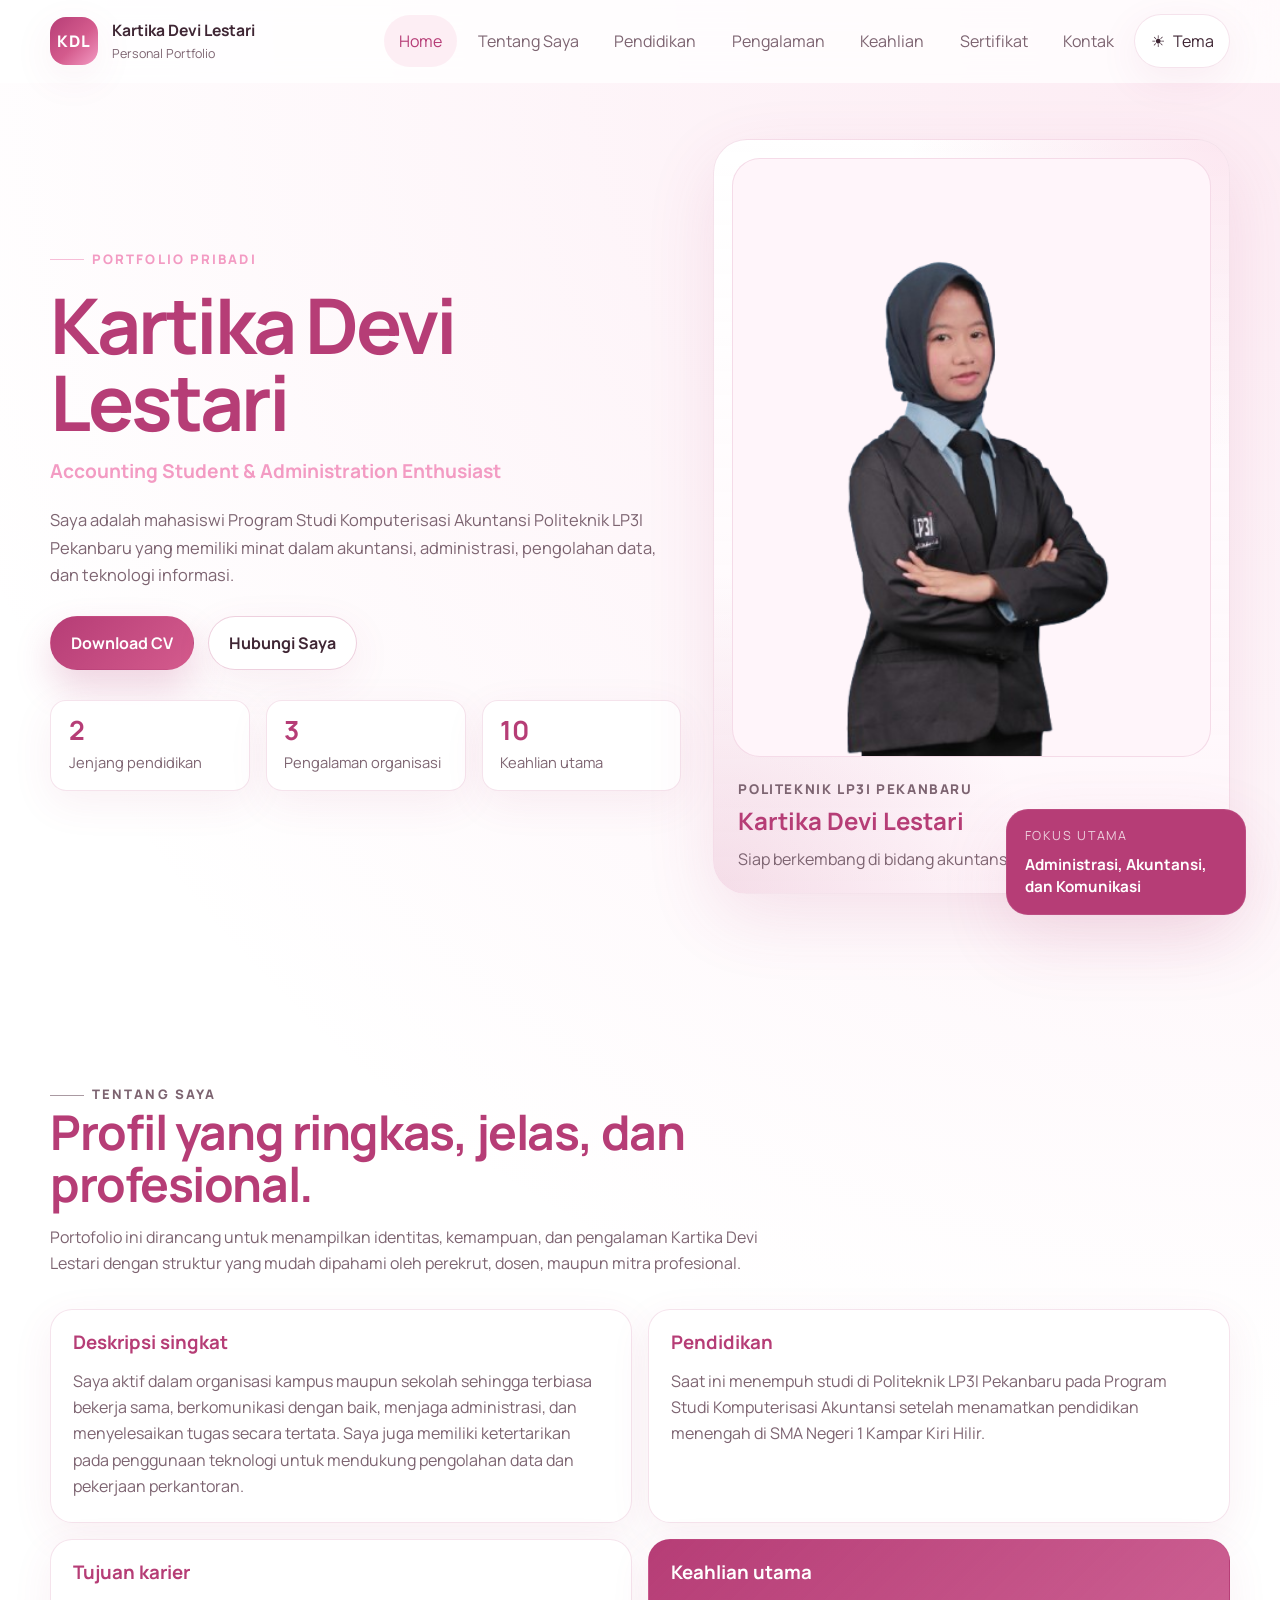
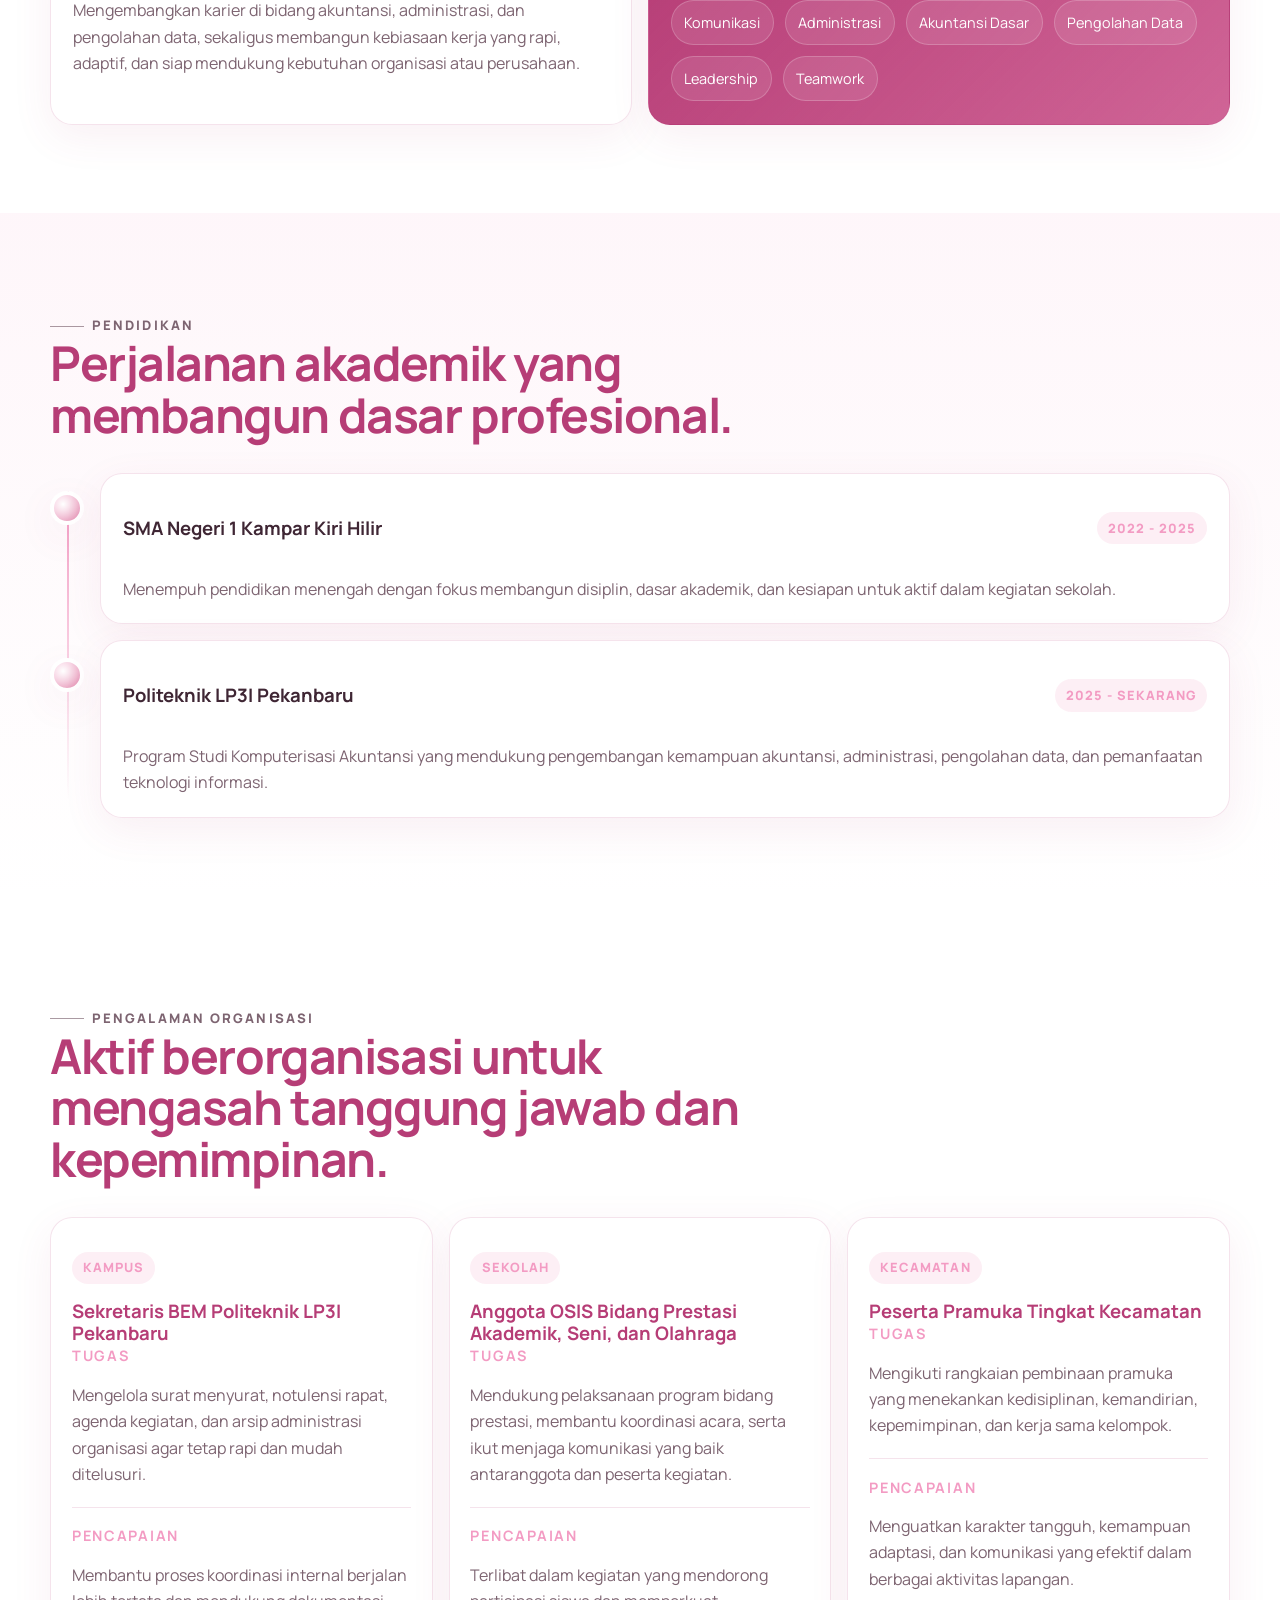
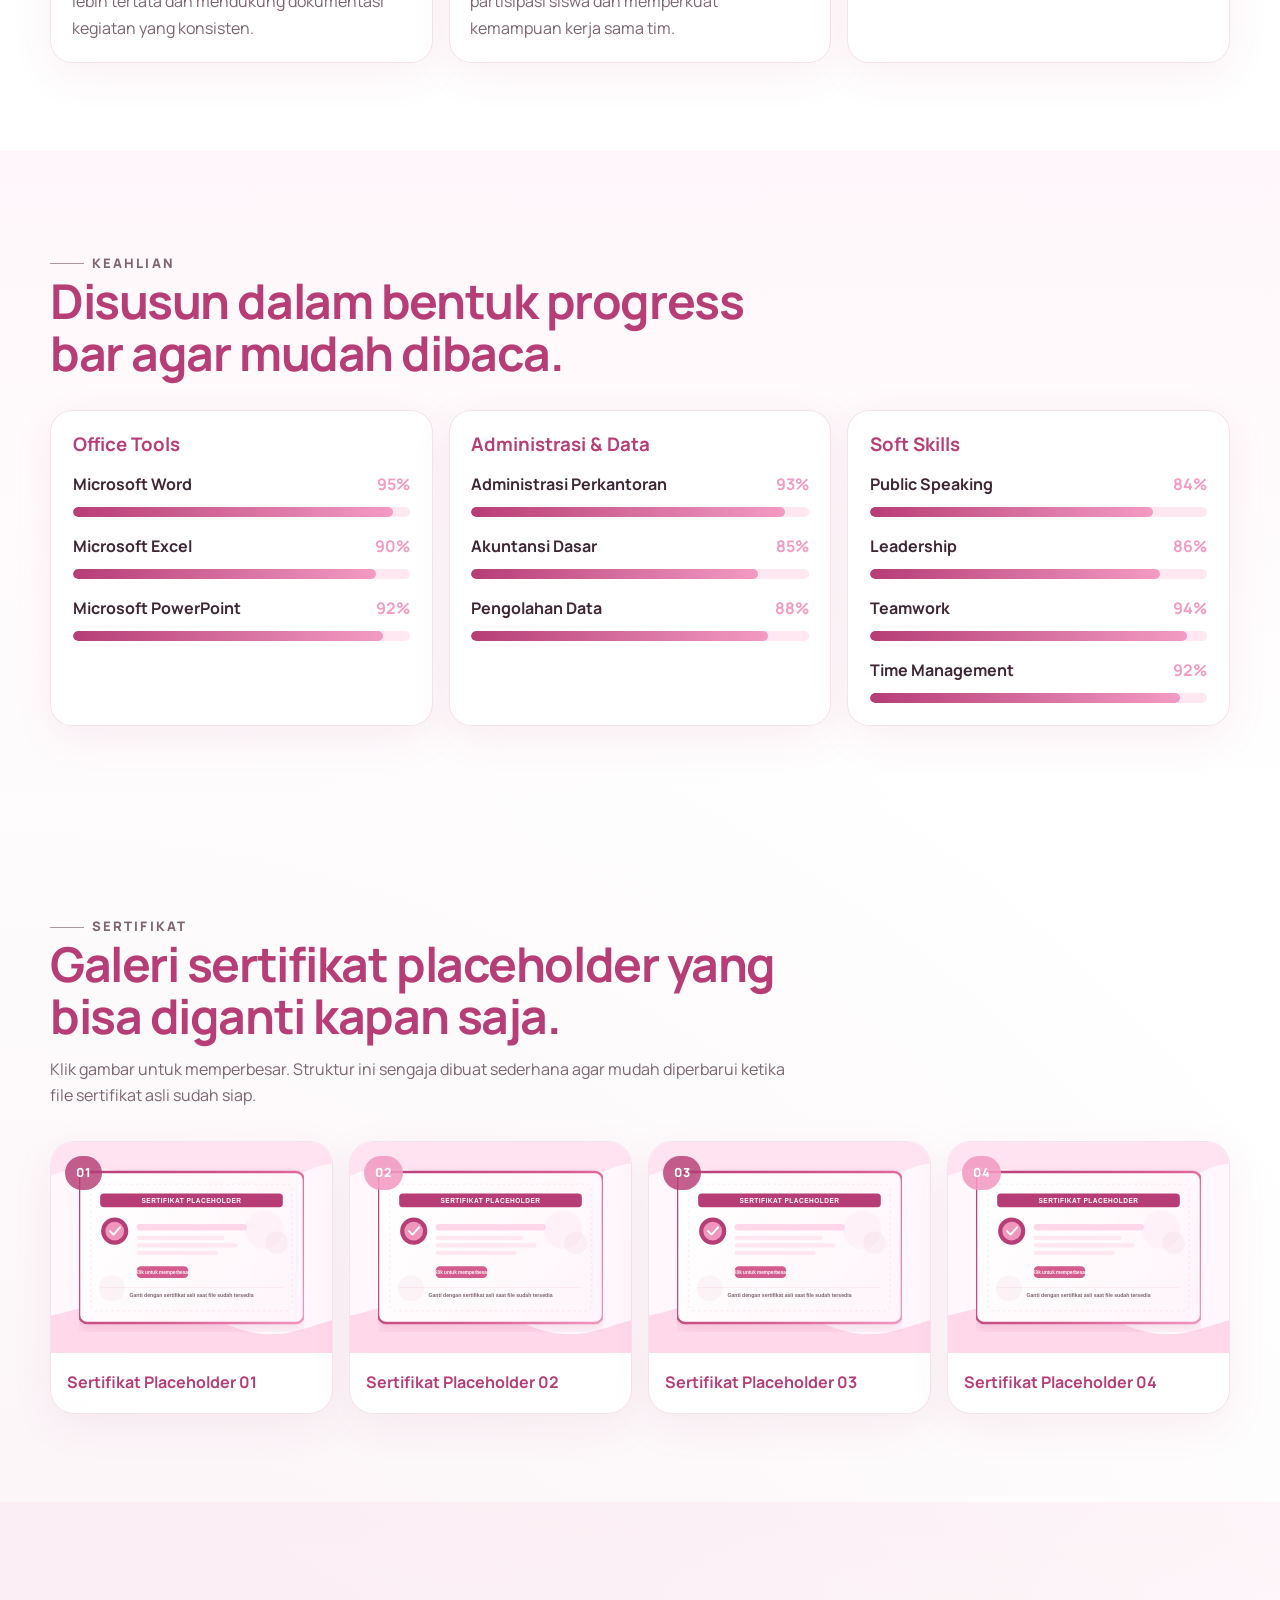
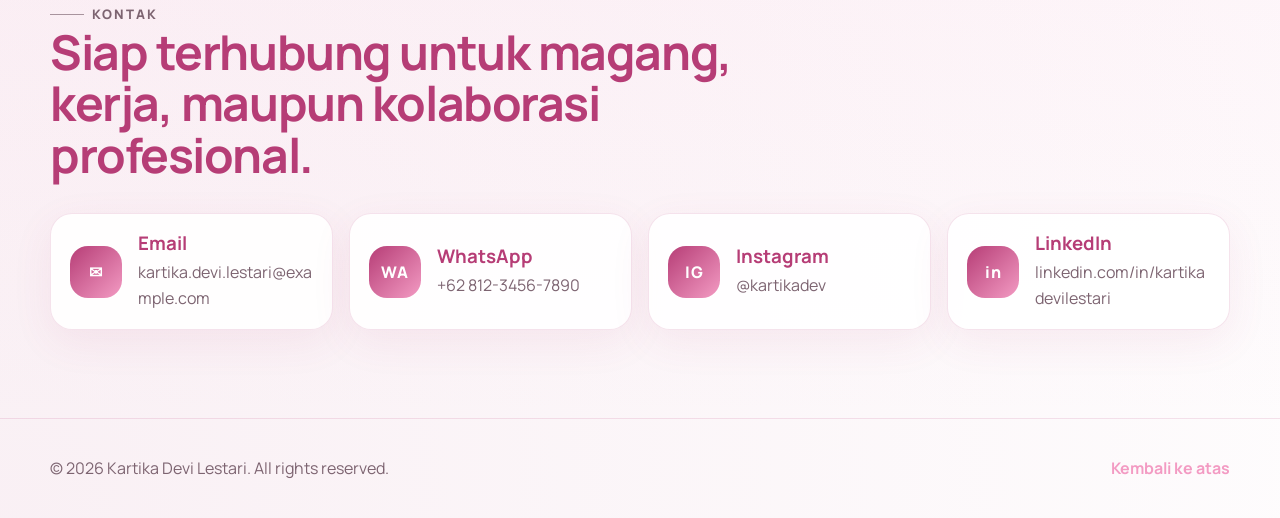
==== index.html @ 0798bfd5 "Initial commit" ====
<!DOCTYPE html>
<html lang="id" data-theme="light">
  <head>
    <meta charset="UTF-8" />
    <meta name="viewport" content="width=device-width, initial-scale=1.0" />
    <meta
      name="description"
      content="Portfolio pribadi Kartika Devi Lestari, mahasiswi Komputerisasi Akuntansi Politeknik LP3I Pekanbaru dengan fokus akuntansi, administrasi, dan pengolahan data."
    />
    <meta
      name="keywords"
      content="Kartika Devi Lestari, portfolio, akuntansi, administrasi, mahasiswa, Politeknik LP3I Pekanbaru"
    />
    <meta name="theme-color" content="#b63d76" />
    <meta property="og:type" content="website" />
    <meta property="og:title" content="Kartika Devi Lestari | Personal Portfolio" />
    <meta
      property="og:description"
      content="Website portofolio pribadi yang modern, profesional, responsif, dan mudah diperbarui."
    />
    <meta property="og:image" content="assets/og-image.svg" />
    <meta name="twitter:card" content="summary_large_image" />
    <meta name="twitter:title" content="Kartika Devi Lestari | Personal Portfolio" />
    <meta
      name="twitter:description"
      content="Portfolio pribadi untuk kebutuhan magang, kerja, dan pengembangan karier."
    />
    <meta name="twitter:image" content="assets/og-image.svg" />
    <script>
      (function () {
        try {
          var theme = new URLSearchParams(window.location.search).get("theme");
          if (theme !== "dark" && theme !== "light") {
            theme = localStorage.getItem("kartika-portfolio-theme");
          }
          if (!theme) {
            theme = window.matchMedia("(prefers-color-scheme: dark)").matches ? "dark" : "light";
          }
          document.documentElement.dataset.theme = theme;
        } catch (error) {
          document.documentElement.dataset.theme = "light";
        }
      })();
    </script>
    <link rel="icon" href="assets/favicon.svg" type="image/svg+xml" />
    <link rel="preconnect" href="https://fonts.googleapis.com" />
    <link rel="preconnect" href="https://fonts.gstatic.com" crossorigin />
    <link
      href="https://fonts.googleapis.com/css2?family=Manrope:wght@400;500;600;700;800&display=swap"
      rel="stylesheet"
    />
    <link rel="stylesheet" href="styles.css" />
    <title>Kartika Devi Lestari | Personal Portfolio</title>
    <script type="application/ld+json">
      {
        "@context": "https://schema.org",
        "@type": "Person",
        "name": "Kartika Devi Lestari",
        "jobTitle": "Accounting Student & Administration Enthusiast",
        "alumniOf": {
          "@type": "CollegeOrUniversity",
          "name": "Politeknik LP3I Pekanbaru"
        },
        "description": "Mahasiswi Komputerisasi Akuntansi dengan minat pada akuntansi, administrasi, pengolahan data, dan teknologi informasi."
      }
    </script>
  </head>
  <body>
    <a class="skip-link" href="#main-content">Langsung ke konten utama</a>

    <header class="site-header" id="top">
      <div class="container site-header__inner">
        <a class="brand" href="#home" aria-label="Kartika Devi Lestari">
          <span class="brand__mark">KDL</span>
          <span class="brand__text">
            <strong>Kartika Devi Lestari</strong>
            <small>Personal Portfolio</small>
          </span>
        </a>

        <button
          class="nav-toggle"
          type="button"
          aria-expanded="false"
          aria-controls="primary-navigation"
          aria-label="Buka navigasi"
        >
          <span class="nav-toggle__icon" aria-hidden="true">☰</span>
          <span class="nav-toggle__label">Menu</span>
        </button>

        <nav class="site-nav" id="primary-navigation" aria-label="Navigasi utama">
          <a class="site-nav__link" href="#home">Home</a>
          <a class="site-nav__link" href="#tentang">Tentang Saya</a>
          <a class="site-nav__link" href="#pendidikan">Pendidikan</a>
          <a class="site-nav__link" href="#pengalaman">Pengalaman</a>
          <a class="site-nav__link" href="#keahlian">Keahlian</a>
          <a class="site-nav__link" href="#sertifikat">Sertifikat</a>
          <a class="site-nav__link" href="#kontak">Kontak</a>
          <button class="theme-toggle" type="button" aria-label="Ganti mode tema">
            <span class="theme-toggle__icon theme-toggle__icon--light" aria-hidden="true">☀</span>
            <span class="theme-toggle__icon theme-toggle__icon--dark" aria-hidden="true">☾</span>
            <span class="theme-toggle__label">Tema</span>
          </button>
        </nav>
      </div>
    </header>

    <main id="main-content">
      <section class="hero section section--spaced" id="home">
        <div class="container hero__grid">
          <div class="hero__copy reveal">
            <p class="eyebrow">Portfolio Pribadi</p>
            <h1>Kartika Devi Lestari</h1>
            <p class="hero__role">Accounting Student & Administration Enthusiast</p>
            <p class="hero__lead">
              Saya adalah mahasiswi Program Studi Komputerisasi Akuntansi Politeknik LP3I
              Pekanbaru yang memiliki minat dalam akuntansi, administrasi, pengolahan data, dan
              teknologi informasi.
            </p>

            <div class="hero__actions">
              <a class="btn btn--primary" href="assets/Kartika-Devi-Lestari-CV.pdf" download>
                Download CV
              </a>
              <a class="btn btn--ghost" href="#kontak">Hubungi Saya</a>
            </div>

            <div class="hero__stats" aria-label="Ringkasan cepat">
              <article class="stat-card">
                <strong>2</strong>
                <span>Jenjang pendidikan</span>
              </article>
              <article class="stat-card">
                <strong>3</strong>
                <span>Pengalaman organisasi</span>
              </article>
              <article class="stat-card">
                <strong>10</strong>
                <span>Keahlian utama</span>
              </article>
            </div>
          </div>

          <aside class="hero__visual reveal" aria-label="Foto profil Kartika Devi Lestari">
            <div class="profile-card">
              <div class="profile-card__glow" aria-hidden="true"></div>
              <img
                class="profile-card__image"
                src="assets/profile-photo.png"
                alt="Foto profil Kartika Devi Lestari"
                loading="eager"
                fetchpriority="high"
              />
              <div class="profile-card__body">
                <p class="profile-card__eyebrow">Politeknik LP3I Pekanbaru</p>
                <h2>Kartika Devi Lestari</h2>
                <p>Siap berkembang di bidang akuntansi, administrasi, dan data.</p>
              </div>
            </div>
            <div class="floating-note">
              <span>Fokus Utama</span>
              <strong>Administrasi, Akuntansi, dan Komunikasi</strong>
            </div>
          </aside>
        </div>
      </section>

      <section class="section" id="tentang">
        <div class="container">
          <div class="section-heading reveal">
            <p class="eyebrow">Tentang Saya</p>
            <h2>Profil yang ringkas, jelas, dan profesional.</h2>
            <p>
              Portofolio ini dirancang untuk menampilkan identitas, kemampuan, dan pengalaman
              Kartika Devi Lestari dengan struktur yang mudah dipahami oleh perekrut, dosen, maupun
              mitra profesional.
            </p>
          </div>

          <div class="about-grid">
            <article class="info-card reveal">
              <h3>Deskripsi singkat</h3>
              <p>
                Saya aktif dalam organisasi kampus maupun sekolah sehingga terbiasa bekerja sama,
                berkomunikasi dengan baik, menjaga administrasi, dan menyelesaikan tugas secara
                tertata. Saya juga memiliki ketertarikan pada penggunaan teknologi untuk mendukung
                pengolahan data dan pekerjaan perkantoran.
              </p>
            </article>

            <article class="info-card reveal">
              <h3>Pendidikan</h3>
              <p>
                Saat ini menempuh studi di Politeknik LP3I Pekanbaru pada Program Studi
                Komputerisasi Akuntansi setelah menamatkan pendidikan menengah di SMA Negeri 1
                Kampar Kiri Hilir.
              </p>
            </article>

            <article class="info-card reveal">
              <h3>Tujuan karier</h3>
              <p>
                Mengembangkan karier di bidang akuntansi, administrasi, dan pengolahan data,
                sekaligus membangun kebiasaan kerja yang rapi, adaptif, dan siap mendukung
                kebutuhan organisasi atau perusahaan.
              </p>
            </article>

            <article class="info-card info-card--accent reveal">
              <h3>Keahlian utama</h3>
              <div class="chips">
                <span>Komunikasi</span>
                <span>Administrasi</span>
                <span>Akuntansi Dasar</span>
                <span>Pengolahan Data</span>
                <span>Leadership</span>
                <span>Teamwork</span>
              </div>
            </article>
          </div>
        </div>
      </section>

      <section class="section section--soft" id="pendidikan">
        <div class="container">
          <div class="section-heading reveal">
            <p class="eyebrow">Pendidikan</p>
            <h2>Perjalanan akademik yang membangun dasar profesional.</h2>
          </div>

          <div class="timeline">
            <article class="timeline-item reveal">
              <div class="timeline-item__marker" aria-hidden="true"></div>
              <div class="timeline-item__content">
                <div class="timeline-item__header">
                  <h3>SMA Negeri 1 Kampar Kiri Hilir</h3>
                  <span>2022 - 2025</span>
                </div>
                <p>
                  Menempuh pendidikan menengah dengan fokus membangun disiplin, dasar akademik,
                  dan kesiapan untuk aktif dalam kegiatan sekolah.
                </p>
              </div>
            </article>

            <article class="timeline-item reveal">
              <div class="timeline-item__marker" aria-hidden="true"></div>
              <div class="timeline-item__content">
                <div class="timeline-item__header">
                  <h3>Politeknik LP3I Pekanbaru</h3>
                  <span>2025 - Sekarang</span>
                </div>
                <p>
                  Program Studi Komputerisasi Akuntansi yang mendukung pengembangan kemampuan
                  akuntansi, administrasi, pengolahan data, dan pemanfaatan teknologi informasi.
                </p>
              </div>
            </article>
          </div>
        </div>
      </section>

      <section class="section" id="pengalaman">
        <div class="container">
          <div class="section-heading reveal">
            <p class="eyebrow">Pengalaman Organisasi</p>
            <h2>Aktif berorganisasi untuk mengasah tanggung jawab dan kepemimpinan.</h2>
          </div>

          <div class="experience-grid">
            <article class="experience-card reveal">
              <p class="experience-card__tag">Kampus</p>
              <h3>Sekretaris BEM Politeknik LP3I Pekanbaru</h3>
              <div class="experience-card__block">
                <h4>Tugas</h4>
                <p>
                  Mengelola surat menyurat, notulensi rapat, agenda kegiatan, dan arsip administrasi
                  organisasi agar tetap rapi dan mudah ditelusuri.
                </p>
              </div>
              <div class="experience-card__block">
                <h4>Pencapaian</h4>
                <p>
                  Membantu proses koordinasi internal berjalan lebih tertata dan mendukung
                  dokumentasi kegiatan yang konsisten.
                </p>
              </div>
            </article>

            <article class="experience-card reveal">
              <p class="experience-card__tag">Sekolah</p>
              <h3>Anggota OSIS Bidang Prestasi Akademik, Seni, dan Olahraga</h3>
              <div class="experience-card__block">
                <h4>Tugas</h4>
                <p>
                  Mendukung pelaksanaan program bidang prestasi, membantu koordinasi acara, serta
                  ikut menjaga komunikasi yang baik antaranggota dan peserta kegiatan.
                </p>
              </div>
              <div class="experience-card__block">
                <h4>Pencapaian</h4>
                <p>
                  Terlibat dalam kegiatan yang mendorong partisipasi siswa dan memperkuat
                  kemampuan kerja sama tim.
                </p>
              </div>
            </article>

            <article class="experience-card reveal">
              <p class="experience-card__tag">Kecamatan</p>
              <h3>Peserta Pramuka Tingkat Kecamatan</h3>
              <div class="experience-card__block">
                <h4>Tugas</h4>
                <p>
                  Mengikuti rangkaian pembinaan pramuka yang menekankan kedisiplinan, kemandirian,
                  kepemimpinan, dan kerja sama kelompok.
                </p>
              </div>
              <div class="experience-card__block">
                <h4>Pencapaian</h4>
                <p>
                  Menguatkan karakter tangguh, kemampuan adaptasi, dan komunikasi yang efektif dalam
                  berbagai aktivitas lapangan.
                </p>
              </div>
            </article>
          </div>
        </div>
      </section>

      <section class="section section--soft" id="keahlian">
        <div class="container">
          <div class="section-heading reveal">
            <p class="eyebrow">Keahlian</p>
            <h2>Disusun dalam bentuk progress bar agar mudah dibaca.</h2>
          </div>

          <div class="skills-grid">
            <article class="skill-panel reveal">
              <h3>Office Tools</h3>
              <div class="skill-list">
                <div class="skill-item">
                  <div class="skill-item__head">
                    <span>Microsoft Word</span>
                    <span>95%</span>
                  </div>
                  <div class="skill-item__bar"><span style="width: 95%"></span></div>
                </div>
                <div class="skill-item">
                  <div class="skill-item__head">
                    <span>Microsoft Excel</span>
                    <span>90%</span>
                  </div>
                  <div class="skill-item__bar"><span style="width: 90%"></span></div>
                </div>
                <div class="skill-item">
                  <div class="skill-item__head">
                    <span>Microsoft PowerPoint</span>
                    <span>92%</span>
                  </div>
                  <div class="skill-item__bar"><span style="width: 92%"></span></div>
                </div>
              </div>
            </article>

            <article class="skill-panel reveal">
              <h3>Administrasi & Data</h3>
              <div class="skill-list">
                <div class="skill-item">
                  <div class="skill-item__head">
                    <span>Administrasi Perkantoran</span>
                    <span>93%</span>
                  </div>
                  <div class="skill-item__bar"><span style="width: 93%"></span></div>
                </div>
                <div class="skill-item">
                  <div class="skill-item__head">
                    <span>Akuntansi Dasar</span>
                    <span>85%</span>
                  </div>
                  <div class="skill-item__bar"><span style="width: 85%"></span></div>
                </div>
                <div class="skill-item">
                  <div class="skill-item__head">
                    <span>Pengolahan Data</span>
                    <span>88%</span>
                  </div>
                  <div class="skill-item__bar"><span style="width: 88%"></span></div>
                </div>
              </div>
            </article>

            <article class="skill-panel reveal">
              <h3>Soft Skills</h3>
              <div class="skill-list">
                <div class="skill-item">
                  <div class="skill-item__head">
                    <span>Public Speaking</span>
                    <span>84%</span>
                  </div>
                  <div class="skill-item__bar"><span style="width: 84%"></span></div>
                </div>
                <div class="skill-item">
                  <div class="skill-item__head">
                    <span>Leadership</span>
                    <span>86%</span>
                  </div>
                  <div class="skill-item__bar"><span style="width: 86%"></span></div>
                </div>
                <div class="skill-item">
                  <div class="skill-item__head">
                    <span>Teamwork</span>
                    <span>94%</span>
                  </div>
                  <div class="skill-item__bar"><span style="width: 94%"></span></div>
                </div>
                <div class="skill-item">
                  <div class="skill-item__head">
                    <span>Time Management</span>
                    <span>92%</span>
                  </div>
                  <div class="skill-item__bar"><span style="width: 92%"></span></div>
                </div>
              </div>
            </article>
          </div>
        </div>
      </section>

      <section class="section" id="sertifikat">
        <div class="container">
          <div class="section-heading reveal">
            <p class="eyebrow">Sertifikat</p>
            <h2>Galeri sertifikat placeholder yang bisa diganti kapan saja.</h2>
            <p>
              Klik gambar untuk memperbesar. Struktur ini sengaja dibuat sederhana agar mudah
              diperbarui ketika file sertifikat asli sudah siap.
            </p>
          </div>

          <div class="certificate-grid">
            <button
              class="certificate-card reveal"
              type="button"
              data-title="Sertifikat Placeholder 01"
              data-caption="Klik untuk memperbesar sertifikat placeholder."
              data-image="assets/certificate-placeholder.svg"
            >
              <span class="certificate-card__badge">01</span>
              <img src="assets/certificate-placeholder.svg" alt="Placeholder sertifikat 01" />
              <span class="certificate-card__footer">Sertifikat Placeholder 01</span>
            </button>

            <button
              class="certificate-card reveal"
              type="button"
              data-title="Sertifikat Placeholder 02"
              data-caption="Klik untuk memperbesar sertifikat placeholder."
              data-image="assets/certificate-placeholder.svg"
            >
              <span class="certificate-card__badge">02</span>
              <img src="assets/certificate-placeholder.svg" alt="Placeholder sertifikat 02" />
              <span class="certificate-card__footer">Sertifikat Placeholder 02</span>
            </button>

            <button
              class="certificate-card reveal"
              type="button"
              data-title="Sertifikat Placeholder 03"
              data-caption="Klik untuk memperbesar sertifikat placeholder."
              data-image="assets/certificate-placeholder.svg"
            >
              <span class="certificate-card__badge">03</span>
              <img src="assets/certificate-placeholder.svg" alt="Placeholder sertifikat 03" />
              <span class="certificate-card__footer">Sertifikat Placeholder 03</span>
            </button>

            <button
              class="certificate-card reveal"
              type="button"
              data-title="Sertifikat Placeholder 04"
              data-caption="Klik untuk memperbesar sertifikat placeholder."
              data-image="assets/certificate-placeholder.svg"
            >
              <span class="certificate-card__badge">04</span>
              <img src="assets/certificate-placeholder.svg" alt="Placeholder sertifikat 04" />
              <span class="certificate-card__footer">Sertifikat Placeholder 04</span>
            </button>
          </div>
        </div>
      </section>

      <section class="section section--soft" id="kontak">
        <div class="container">
          <div class="section-heading reveal">
            <p class="eyebrow">Kontak</p>
            <h2>Siap terhubung untuk magang, kerja, maupun kolaborasi profesional.</h2>
          </div>

          <div class="contact-grid">
            <a class="contact-card reveal" href="mailto:kartika.devi.lestari@example.com">
              <span class="contact-card__icon" aria-hidden="true">✉</span>
              <div>
                <h3>Email</h3>
                <p>kartika.devi.lestari@example.com</p>
              </div>
            </a>

            <a class="contact-card reveal" href="https://wa.me/6281234567890" target="_blank" rel="noreferrer">
              <span class="contact-card__icon" aria-hidden="true">WA</span>
              <div>
                <h3>WhatsApp</h3>
                <p>+62 812-3456-7890</p>
              </div>
            </a>

            <a class="contact-card reveal" href="https://instagram.com/kartikadev" target="_blank" rel="noreferrer">
              <span class="contact-card__icon" aria-hidden="true">IG</span>
              <div>
                <h3>Instagram</h3>
                <p>@kartikadev</p>
              </div>
            </a>

            <a class="contact-card reveal" href="https://linkedin.com/in/kartikadevilestari" target="_blank" rel="noreferrer">
              <span class="contact-card__icon" aria-hidden="true">in</span>
              <div>
                <h3>LinkedIn</h3>
                <p>linkedin.com/in/kartikadevilestari</p>
              </div>
            </a>
          </div>
        </div>
      </section>
    </main>

    <footer class="site-footer">
      <div class="container site-footer__inner">
        <p>© <span id="current-year"></span> Kartika Devi Lestari. All rights reserved.</p>
        <a href="#home">Kembali ke atas</a>
      </div>
    </footer>

    <button class="back-to-top" type="button" aria-label="Kembali ke atas">
      <span aria-hidden="true">↑</span>
    </button>

    <div class="modal" hidden>
      <div class="modal__backdrop" data-modal-close></div>
      <div class="modal__dialog" role="dialog" aria-modal="true" aria-labelledby="certificate-title">
        <button class="modal__close" type="button" data-modal-close aria-label="Tutup pratinjau">
          ×
        </button>
        <img class="modal__image" src="" alt="" />
        <div class="modal__copy">
          <p class="eyebrow">Sertifikat</p>
          <h3 id="certificate-title"></h3>
          <p id="certificate-caption"></p>
        </div>
      </div>
    </div>

    <script src="script.js"></script>
  </body>
</html>
---- styles.css ----
:root {
  color-scheme: light;
  --bg: #ffffff;
  --bg-soft: #fff5fa;
  --bg-muted: #ffe8f1;
  --header-bg: rgba(255, 255, 255, 0.76);
  --header-bg-strong: rgba(255, 255, 255, 0.92);
  --section-soft: rgba(244, 143, 190, 0.08);
  --profile-surface: linear-gradient(180deg, rgba(255, 255, 255, 0.98), rgba(255, 246, 250, 0.86));
  --surface: rgba(255, 255, 255, 0.9);
  --surface-strong: #ffffff;
  --border: rgba(182, 61, 118, 0.14);
  --border-strong: rgba(182, 61, 118, 0.24);
  --text: #3f2634;
  --text-muted: #7d6471;
  --navy: #b63d76;
  --navy-strong: #8e2d5c;
  --cyan: #f39bc3;
  --cyan-soft: rgba(243, 155, 195, 0.16);
  --shadow: 0 24px 70px rgba(182, 61, 118, 0.12);
  --shadow-soft: 0 12px 40px rgba(182, 61, 118, 0.08);
  --radius-xl: 28px;
  --radius-lg: 22px;
  --radius-md: 16px;
  --radius-sm: 12px;
  --container: 1180px;
  --transition: 220ms ease;
}

[data-theme="dark"] {
  color-scheme: dark;
  --bg: #13080d;
  --bg-soft: #201018;
  --bg-muted: #2b1520;
  --header-bg: rgba(19, 8, 13, 0.72);
  --header-bg-strong: rgba(19, 8, 13, 0.92);
  --section-soft: rgba(243, 155, 195, 0.04);
  --profile-surface: linear-gradient(180deg, rgba(32, 16, 24, 0.98), rgba(32, 16, 24, 0.88));
  --surface: rgba(26, 14, 21, 0.9);
  --surface-strong: #1c0f16;
  --border: rgba(255, 205, 225, 0.12);
  --border-strong: rgba(255, 205, 225, 0.2);
  --text: #fff6fb;
  --text-muted: #d8b8c8;
  --navy: #f1b7d1;
  --navy-strong: #f7d1e2;
  --cyan: #ff8fbe;
  --cyan-soft: rgba(255, 143, 190, 0.16);
  --shadow: 0 28px 70px rgba(0, 0, 0, 0.4);
  --shadow-soft: 0 14px 40px rgba(0, 0, 0, 0.24);
}

*,
*::before,
*::after {
  box-sizing: border-box;
}

html {
  scroll-behavior: smooth;
  scroll-padding-top: 100px;
}

body {
  margin: 0;
  min-height: 100vh;
  font-family: "Manrope", "Segoe UI", sans-serif;
  background:
    radial-gradient(circle at top right, rgba(243, 155, 195, 0.2), transparent 26%),
    radial-gradient(circle at bottom left, rgba(182, 61, 118, 0.08), transparent 30%),
    var(--bg);
  color: var(--text);
  line-height: 1.65;
  text-rendering: optimizeLegibility;
  -webkit-font-smoothing: antialiased;
  overflow-x: hidden;
}

img {
  max-width: 100%;
  display: block;
}

a {
  color: inherit;
  text-decoration: none;
}

button,
a {
  -webkit-tap-highlight-color: transparent;
}

button {
  font: inherit;
}

.container {
  width: min(var(--container), calc(100% - 2rem));
  margin-inline: auto;
}

.skip-link {
  position: absolute;
  left: 1rem;
  top: 1rem;
  z-index: 1000;
  transform: translateY(-160%);
  padding: 0.8rem 1rem;
  border-radius: 999px;
  background: var(--navy);
  color: var(--bg);
  transition: transform var(--transition);
}

.skip-link:focus {
  transform: translateY(0);
}

.site-header {
  position: sticky;
  top: 0;
  z-index: 100;
  backdrop-filter: blur(18px);
  background: var(--header-bg);
  border-bottom: 1px solid transparent;
  transition: background var(--transition), border-color var(--transition), box-shadow var(--transition);
}

.site-header.is-scrolled {
  border-color: var(--border);
  box-shadow: 0 12px 30px rgba(182, 61, 118, 0.08);
  background: var(--header-bg-strong);
}

.site-header__inner {
  min-height: 82px;
  display: flex;
  align-items: center;
  justify-content: space-between;
  gap: 1rem;
}

.brand {
  display: inline-flex;
  align-items: center;
  gap: 0.9rem;
  min-width: 0;
}

.brand__mark {
  width: 48px;
  height: 48px;
  border-radius: 16px;
  display: grid;
  place-items: center;
  background: linear-gradient(135deg, var(--navy), #d45b8d 55%, var(--cyan));
  color: var(--bg);
  font-weight: 800;
  letter-spacing: 0.06em;
  box-shadow: var(--shadow-soft);
}

.brand__text {
  display: flex;
  flex-direction: column;
  min-width: 0;
}

.brand__text strong {
  font-size: 0.98rem;
  white-space: nowrap;
  overflow: hidden;
  text-overflow: ellipsis;
}

.brand__text small {
  color: var(--text-muted);
  font-size: 0.78rem;
}

.site-nav {
  display: flex;
  align-items: center;
  gap: 0.3rem;
}

.site-nav__link,
.theme-toggle {
  padding: 0.78rem 0.96rem;
  border-radius: 999px;
  color: var(--text-muted);
  transition: background var(--transition), color var(--transition), transform var(--transition);
}

.site-nav__link:hover,
.site-nav__link:focus-visible,
.site-nav__link.is-active {
  background: var(--cyan-soft);
  color: var(--navy);
}

[data-theme="dark"] .site-nav__link:hover,
[data-theme="dark"] .site-nav__link:focus-visible,
[data-theme="dark"] .site-nav__link.is-active {
  color: var(--text);
}

.theme-toggle {
  display: inline-flex;
  align-items: center;
  gap: 0.5rem;
  border: 1px solid var(--border);
  background: var(--surface);
  color: var(--text);
  box-shadow: var(--shadow-soft);
  cursor: pointer;
}

.theme-toggle:hover,
.theme-toggle:focus-visible {
  transform: translateY(-1px);
  border-color: var(--border-strong);
}

.theme-toggle__icon--dark,
[data-theme="dark"] .theme-toggle__icon--light {
  display: none;
}

[data-theme="dark"] .theme-toggle__icon--dark {
  display: inline;
}

.nav-toggle {
  display: none;
  min-height: 48px;
  padding: 0.7rem 0.95rem;
  border-radius: 999px;
  border: 1px solid var(--border);
  background: var(--surface);
  box-shadow: var(--shadow-soft);
  align-items: center;
  justify-content: center;
  gap: 0.45rem;
  cursor: pointer;
}

.nav-toggle__icon {
  font-size: 1rem;
  line-height: 1;
  color: var(--navy);
}

.nav-toggle__label {
  font-weight: 700;
  color: var(--text);
}

.section {
  padding: 5.5rem 0;
  position: relative;
}

.section--spaced {
  padding-top: 3.5rem;
}

.section--soft {
  background: linear-gradient(180deg, var(--section-soft), transparent);
}

.hero__grid {
  display: grid;
  grid-template-columns: minmax(0, 1.1fr) minmax(320px, 0.9fr);
  align-items: center;
  gap: 2rem;
}

.hero__copy h1 {
  margin: 0;
  font-size: clamp(2.7rem, 6vw, 5rem);
  line-height: 1;
  letter-spacing: -0.04em;
  color: var(--navy);
}

.hero__role {
  margin: 1rem 0 0;
  font-size: clamp(1.03rem, 2vw, 1.2rem);
  color: var(--cyan);
  font-weight: 700;
}

.hero__lead {
  max-width: 62ch;
  margin: 1.15rem 0 0;
  color: var(--text-muted);
  font-size: 1.03rem;
}

.eyebrow {
  display: inline-flex;
  align-items: center;
  gap: 0.5rem;
  margin: 0 0 1rem;
  font-size: 0.82rem;
  font-weight: 800;
  letter-spacing: 0.16em;
  text-transform: uppercase;
  color: var(--cyan);
}

.eyebrow::before {
  content: "";
  width: 34px;
  height: 1px;
  background: currentColor;
  opacity: 0.65;
}

.hero__actions {
  display: flex;
  flex-wrap: wrap;
  gap: 0.9rem;
  margin-top: 1.75rem;
}

.btn {
  display: inline-flex;
  align-items: center;
  justify-content: center;
  min-height: 52px;
  padding: 0.8rem 1.25rem;
  border-radius: 999px;
  font-weight: 700;
  border: 1px solid transparent;
  transition: transform var(--transition), box-shadow var(--transition), background var(--transition), color var(--transition), border-color var(--transition);
}

.btn:hover,
.btn:focus-visible {
  transform: translateY(-2px);
}

.btn--primary {
  background: linear-gradient(135deg, var(--navy), #d45b8d);
  color: var(--bg);
  box-shadow: 0 18px 36px rgba(182, 61, 118, 0.22);
}

.btn--primary:hover,
.btn--primary:focus-visible {
  box-shadow: 0 22px 42px rgba(182, 61, 118, 0.28);
}

.btn--ghost {
  border-color: var(--border-strong);
  background: var(--surface);
  color: var(--text);
  box-shadow: var(--shadow-soft);
}

.hero__stats {
  display: grid;
  grid-template-columns: repeat(3, minmax(0, 1fr));
  gap: 1rem;
  margin-top: 1.85rem;
}

.stat-card {
  padding: 1rem 1.1rem;
  border-radius: var(--radius-md);
  background: var(--surface);
  border: 1px solid var(--border);
  box-shadow: var(--shadow-soft);
}

.stat-card strong {
  display: block;
  font-size: 1.65rem;
  line-height: 1;
  color: var(--navy);
}

.stat-card span {
  display: block;
  margin-top: 0.45rem;
  color: var(--text-muted);
  font-size: 0.92rem;
}

.hero__visual {
  position: relative;
}

.profile-card {
  position: relative;
  border-radius: 34px;
  background: var(--profile-surface);
  border: 1px solid var(--border);
  padding: 1.1rem;
  box-shadow: var(--shadow);
  overflow: hidden;
}

.profile-card__glow {
  position: absolute;
  inset: 0;
  background:
    radial-gradient(circle at top right, rgba(243, 155, 195, 0.24), transparent 35%),
    radial-gradient(circle at bottom left, rgba(182, 61, 118, 0.14), transparent 35%);
  pointer-events: none;
}

.profile-card__image {
  position: relative;
  width: 100%;
  border-radius: 28px;
  aspect-ratio: 4 / 5;
  object-fit: cover;
  object-position: center top;
  border: 1px solid var(--border);
  background: var(--bg-soft);
}

.profile-card__body {
  position: relative;
  padding: 1rem 0.4rem 0.2rem;
}

.profile-card__eyebrow {
  margin: 0 0 0.35rem;
  color: var(--cyan);
  font-size: 0.84rem;
  font-weight: 800;
  text-transform: uppercase;
  letter-spacing: 0.12em;
}

.profile-card__body h2 {
  margin: 0;
  font-size: 1.5rem;
  color: var(--navy);
}

.profile-card__body p {
  margin: 0.35rem 0 0;
  color: var(--text-muted);
}

.floating-note {
  position: absolute;
  right: -1rem;
  bottom: -1.3rem;
  padding: 1rem 1.1rem;
  max-width: 240px;
  border-radius: 22px;
  background: var(--navy);
  color: var(--bg);
  box-shadow: var(--shadow);
  border: 1px solid rgba(255, 255, 255, 0.08);
}

.floating-note span {
  display: block;
  font-size: 0.78rem;
  text-transform: uppercase;
  letter-spacing: 0.14em;
  opacity: 0.76;
}

.floating-note strong {
  display: block;
  margin-top: 0.45rem;
  font-size: 0.95rem;
  line-height: 1.45;
}

.section-heading {
  max-width: 760px;
  margin-bottom: 2rem;
}

.section-heading h2 {
  margin: 0;
  font-size: clamp(1.7rem, 4vw, 3rem);
  line-height: 1.08;
  letter-spacing: -0.03em;
  color: var(--navy);
}

.section-heading p {
  margin: 0.9rem 0 0;
  color: var(--text-muted);
}

.about-grid {
  display: grid;
  grid-template-columns: repeat(2, minmax(0, 1fr));
  gap: 1rem;
}

.info-card,
.skill-panel,
.experience-card,
.timeline-item__content,
.contact-card,
.certificate-card {
  background: var(--surface);
  border: 1px solid var(--border);
  box-shadow: var(--shadow-soft);
}

.info-card {
  padding: 1.35rem 1.35rem 1.4rem;
  border-radius: var(--radius-lg);
}

.info-card h3,
.skill-panel h3,
.experience-card h3,
.contact-card h3 {
  margin: 0;
  color: var(--navy);
  line-height: 1.2;
}

.info-card p {
  margin: 0.85rem 0 0;
  color: var(--text-muted);
}

.info-card--accent {
  background:
    linear-gradient(135deg, rgba(182, 61, 118, 0.96), rgba(243, 155, 195, 0.42)),
    var(--navy);
  color: var(--bg);
}

.info-card--accent h3 {
  color: var(--bg);
}

.info-card--accent .chips span {
  border-color: rgba(255, 255, 255, 0.2);
  background: rgba(255, 255, 255, 0.1);
  color: var(--bg);
}

.chips {
  display: flex;
  flex-wrap: wrap;
  gap: 0.65rem;
  margin-top: 1rem;
}

.chips span {
  padding: 0.62rem 0.8rem;
  border-radius: 999px;
  border: 1px solid var(--border);
  background: var(--bg-soft);
  color: var(--text);
  font-size: 0.9rem;
}

.timeline {
  position: relative;
  display: grid;
  gap: 1rem;
}

.timeline::before {
  content: "";
  position: absolute;
  left: 17px;
  top: 18px;
  bottom: 18px;
  width: 2px;
  background: linear-gradient(180deg, var(--cyan), transparent);
}

.timeline-item {
  display: grid;
  grid-template-columns: 34px minmax(0, 1fr);
  gap: 1rem;
  align-items: start;
}

.timeline-item__marker {
  width: 34px;
  height: 34px;
  border-radius: 50%;
  margin-top: 18px;
  background:
    radial-gradient(circle at 35% 35%, #fff, rgba(255, 255, 255, 0.2)),
    linear-gradient(135deg, var(--cyan), #d45b8d);
  border: 4px solid var(--bg);
  box-shadow: var(--shadow-soft);
}

.timeline-item__content {
  padding: 1.3rem 1.35rem;
  border-radius: var(--radius-lg);
}

.timeline-item__header {
  display: flex;
  flex-wrap: wrap;
  align-items: center;
  justify-content: space-between;
  gap: 0.75rem;
}

.timeline-item__header h3,
.experience-card h3 {
  font-size: 1.16rem;
}

.timeline-item__header span,
.experience-card__tag {
  padding: 0.35rem 0.7rem;
  border-radius: 999px;
  background: var(--cyan-soft);
  color: var(--cyan);
  font-size: 0.8rem;
  font-weight: 800;
  letter-spacing: 0.08em;
  text-transform: uppercase;
}

.timeline-item__content p,
.experience-card__block p {
  margin: 0.85rem 0 0;
  color: var(--text-muted);
}

.experience-grid {
  display: grid;
  grid-template-columns: repeat(3, minmax(0, 1fr));
  gap: 1rem;
}

.experience-card {
  padding: 1.3rem;
  border-radius: var(--radius-lg);
}

.experience-card__tag {
  display: inline-flex;
  margin-bottom: 1rem;
}

.experience-card__block + .experience-card__block {
  margin-top: 1.2rem;
  padding-top: 1.05rem;
  border-top: 1px solid var(--border);
}

.experience-card__block h4 {
  margin: 0;
  font-size: 0.9rem;
  text-transform: uppercase;
  letter-spacing: 0.12em;
  color: var(--cyan);
}

.skills-grid {
  display: grid;
  grid-template-columns: repeat(3, minmax(0, 1fr));
  gap: 1rem;
}

.skill-panel {
  padding: 1.35rem;
  border-radius: var(--radius-lg);
}

.skill-list {
  display: grid;
  gap: 1rem;
  margin-top: 1rem;
}

.skill-item__head {
  display: flex;
  align-items: center;
  justify-content: space-between;
  gap: 1rem;
  font-weight: 700;
}

.skill-item__head span:last-child {
  color: var(--cyan);
}

.skill-item__bar {
  margin-top: 0.6rem;
  height: 10px;
  border-radius: 999px;
  background: var(--bg-muted);
  overflow: hidden;
}

.skill-item__bar span {
  display: block;
  height: 100%;
  border-radius: inherit;
  background: linear-gradient(90deg, var(--navy), var(--cyan));
  transform-origin: left center;
  animation: growBar 900ms ease;
}

.certificate-grid {
  display: grid;
  grid-template-columns: repeat(4, minmax(0, 1fr));
  gap: 1rem;
}

.certificate-card {
  position: relative;
  border-radius: 24px;
  overflow: hidden;
  padding: 0;
  text-align: left;
  cursor: pointer;
  transition: transform var(--transition), box-shadow var(--transition);
}

.certificate-card:hover,
.certificate-card:focus-visible {
  transform: translateY(-4px);
  box-shadow: 0 20px 48px rgba(182, 61, 118, 0.16);
}

.certificate-card img {
  width: 100%;
  aspect-ratio: 4 / 3;
  object-fit: cover;
  background: var(--bg-soft);
}

.certificate-card__badge {
  position: absolute;
  top: 0.9rem;
  left: 0.9rem;
  z-index: 1;
  padding: 0.4rem 0.65rem;
  border-radius: 999px;
  background: rgba(182, 61, 118, 0.82);
  color: var(--bg);
  font-size: 0.78rem;
  font-weight: 800;
  letter-spacing: 0.08em;
}

.certificate-card__footer {
  display: block;
  padding: 1rem 1rem 1.1rem;
  font-weight: 700;
  color: var(--navy);
}

.certificate-card:nth-child(2n) .certificate-card__badge {
  background: rgba(243, 155, 195, 0.88);
}

.contact-grid {
  display: grid;
  grid-template-columns: repeat(4, minmax(0, 1fr));
  gap: 1rem;
}

.contact-card {
  display: flex;
  align-items: center;
  gap: 1rem;
  padding: 1.1rem 1.2rem;
  border-radius: var(--radius-lg);
  transition: transform var(--transition), border-color var(--transition);
}

.contact-card:hover,
.contact-card:focus-visible {
  transform: translateY(-3px);
  border-color: var(--border-strong);
}

.contact-card__icon {
  width: 52px;
  height: 52px;
  flex: 0 0 52px;
  border-radius: 18px;
  display: grid;
  place-items: center;
  background: linear-gradient(135deg, var(--navy), var(--cyan));
  color: var(--bg);
  font-weight: 800;
  letter-spacing: 0.05em;
}

.contact-card p {
  margin: 0.3rem 0 0;
  color: var(--text-muted);
  word-break: break-word;
}

.site-footer {
  border-top: 1px solid var(--border);
  padding: 1.25rem 0;
}

.site-footer__inner {
  display: flex;
  align-items: center;
  justify-content: space-between;
  gap: 1rem;
  color: var(--text-muted);
}

.site-footer__inner a {
  color: var(--cyan);
  font-weight: 700;
}

.back-to-top {
  position: fixed;
  right: 1rem;
  bottom: 1rem;
  width: 50px;
  height: 50px;
  border: 0;
  border-radius: 50%;
  display: grid;
  place-items: center;
  background: linear-gradient(135deg, var(--navy), var(--cyan));
  color: var(--bg);
  box-shadow: 0 16px 32px rgba(182, 61, 118, 0.28);
  cursor: pointer;
  opacity: 0;
  transform: translateY(18px);
  pointer-events: none;
  transition: opacity var(--transition), transform var(--transition);
  z-index: 80;
}

.back-to-top.is-visible {
  opacity: 1;
  transform: translateY(0);
  pointer-events: auto;
}

.modal {
  position: fixed;
  inset: 0;
  z-index: 200;
  display: grid;
  place-items: center;
  padding: 1rem;
}

.modal[hidden] {
  display: none !important;
}

.modal__backdrop {
  position: absolute;
  inset: 0;
  background: rgba(59, 20, 38, 0.66);
  backdrop-filter: blur(8px);
}

.modal__dialog {
  position: relative;
  z-index: 1;
  width: min(900px, 100%);
  background: var(--surface-strong);
  border-radius: 30px;
  border: 1px solid var(--border);
  box-shadow: var(--shadow);
  overflow: hidden;
}

.modal__close {
  position: absolute;
  top: 0.9rem;
  right: 0.9rem;
  z-index: 2;
  width: 42px;
  height: 42px;
  border: 0;
  border-radius: 50%;
  background: rgba(182, 61, 118, 0.84);
  color: var(--bg);
  font-size: 1.8rem;
  line-height: 1;
  cursor: pointer;
}

.modal__image {
  width: 100%;
  max-height: 72vh;
  object-fit: contain;
  background: linear-gradient(180deg, var(--bg-soft), var(--bg));
}

.modal__copy {
  padding: 1.2rem 1.4rem 1.5rem;
}

.modal__copy h3 {
  margin: 0;
  font-size: 1.4rem;
  color: var(--navy);
}

.modal__copy p:last-child {
  margin: 0.45rem 0 0;
  color: var(--text-muted);
}

.reveal {
  opacity: 0;
  transform: translateY(24px);
  transition: opacity 700ms ease, transform 700ms ease;
  transition-delay: var(--reveal-delay, 0ms);
}

.reveal.is-visible {
  opacity: 1;
  transform: translateY(0);
}

@keyframes growBar {
  from {
    transform: scaleX(0);
  }
  to {
    transform: scaleX(1);
  }
}

@media (max-width: 1080px) {
  .hero__grid,
  .experience-grid,
  .skills-grid,
  .certificate-grid,
  .contact-grid {
    grid-template-columns: repeat(2, minmax(0, 1fr));
  }

  .hero__stats {
    grid-template-columns: repeat(3, minmax(0, 1fr));
  }
}

@media (max-width: 860px) {
  .site-header__inner {
    position: relative;
    display: flex;
    flex-direction: column;
    align-items: stretch;
    padding-right: 0;
    gap: 0.6rem;
  }

  .nav-toggle {
    display: inline-flex;
    position: static;
    align-self: stretch;
    width: 100%;
    transform: none;
    z-index: 2;
    background: linear-gradient(135deg, var(--navy), #d45b8d);
    color: var(--bg);
    border-color: transparent;
    box-shadow: 0 16px 30px rgba(182, 61, 118, 0.22);
  }

  .nav-toggle__icon,
  .nav-toggle__label {
    color: var(--bg);
  }

  .site-nav {
    position: absolute;
    top: calc(100% + 0.7rem);
    right: 0;
    left: 0;
    display: grid;
    gap: 0.25rem;
    padding: 0.8rem;
    border-radius: 24px;
    border: 1px solid var(--border);
    background: var(--surface-strong);
    box-shadow: var(--shadow);
    opacity: 0;
    visibility: hidden;
    transform: translateY(-10px);
    pointer-events: none;
    transition: opacity var(--transition), transform var(--transition), visibility var(--transition);
  }

  .site-header.is-open .site-nav {
    opacity: 1;
    visibility: visible;
    transform: translateY(0);
    pointer-events: auto;
  }

  .site-nav__link,
  .theme-toggle {
    width: 100%;
    justify-content: flex-start;
  }

  .brand {
    min-width: 0;
    width: 100%;
  }

  .brand__text strong {
    font-size: 0.92rem;
  }

  .brand__text small {
    font-size: 0.72rem;
  }

  .hero__grid,
  .about-grid,
  .skills-grid,
  .experience-grid,
  .certificate-grid,
  .contact-grid {
    grid-template-columns: 1fr;
  }

  .profile-card__image {
    object-fit: contain;
    object-position: center center;
  }

  .hero__stats {
    grid-template-columns: repeat(3, minmax(0, 1fr));
  }

  .floating-note {
    position: static;
    margin-top: 1rem;
    max-width: none;
  }

  .timeline::before {
    left: 16px;
  }
}

@media (max-width: 640px) {
  .section {
    padding: 4.5rem 0;
  }

  .hero__copy h1 {
    font-size: clamp(2.35rem, 16vw, 3.4rem);
    max-width: 9ch;
    overflow-wrap: anywhere;
  }

  .hero__role {
    font-size: 0.95rem;
    line-height: 1.4;
    word-break: break-word;
  }

  .hero__stats {
    grid-template-columns: 1fr;
  }

  .timeline-item {
    grid-template-columns: 28px minmax(0, 1fr);
    gap: 0.8rem;
  }

  .timeline::before {
    left: 14px;
  }

  .timeline-item__marker {
    width: 28px;
    height: 28px;
    margin-top: 16px;
  }

  .site-footer__inner {
    flex-direction: column;
    align-items: flex-start;
  }

  .modal__copy {
    padding: 1rem 1.1rem 1.2rem;
  }
}

@media (prefers-reduced-motion: reduce) {
  html {
    scroll-behavior: auto;
  }

  *,
  *::before,
  *::after {
    animation-duration: 1ms !important;
    animation-iteration-count: 1 !important;
    transition-duration: 1ms !important;
    scroll-behavior: auto !important;
  }

  .reveal {
    opacity: 1;
    transform: none;
  }
}
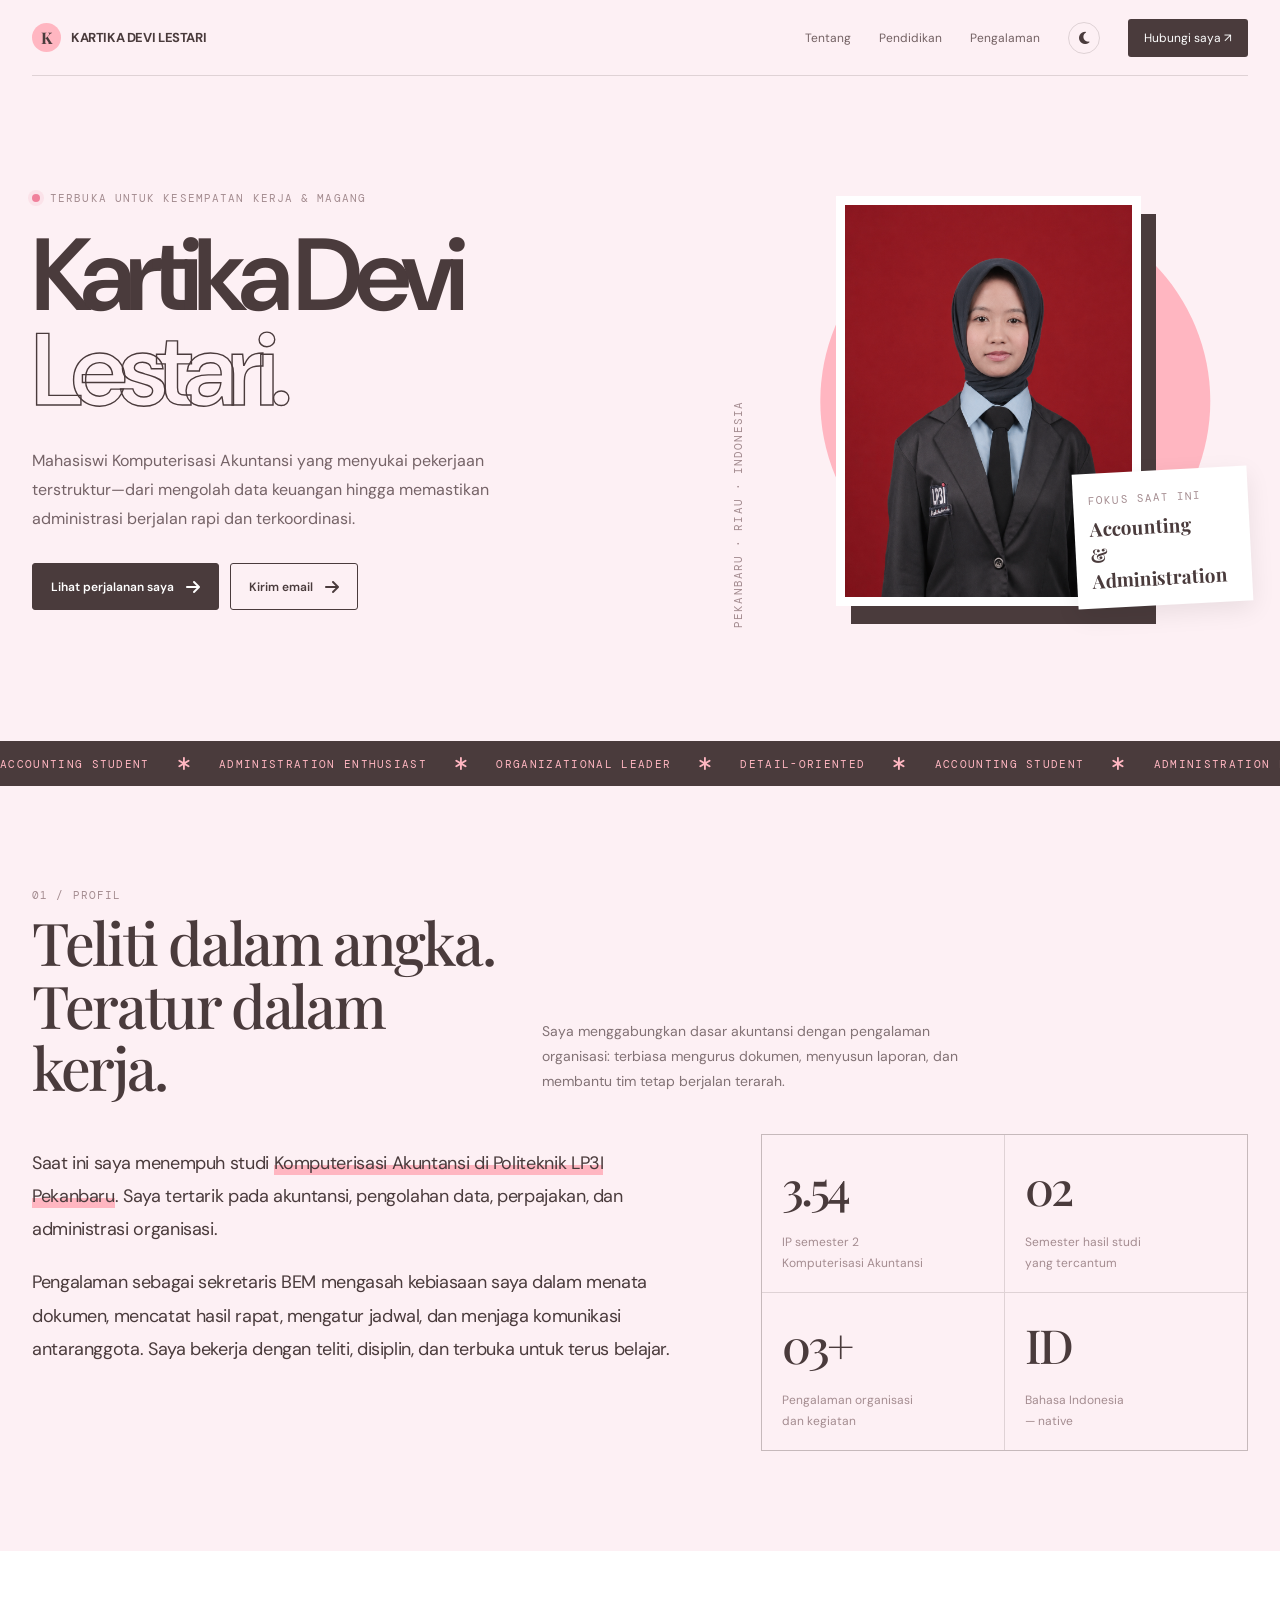
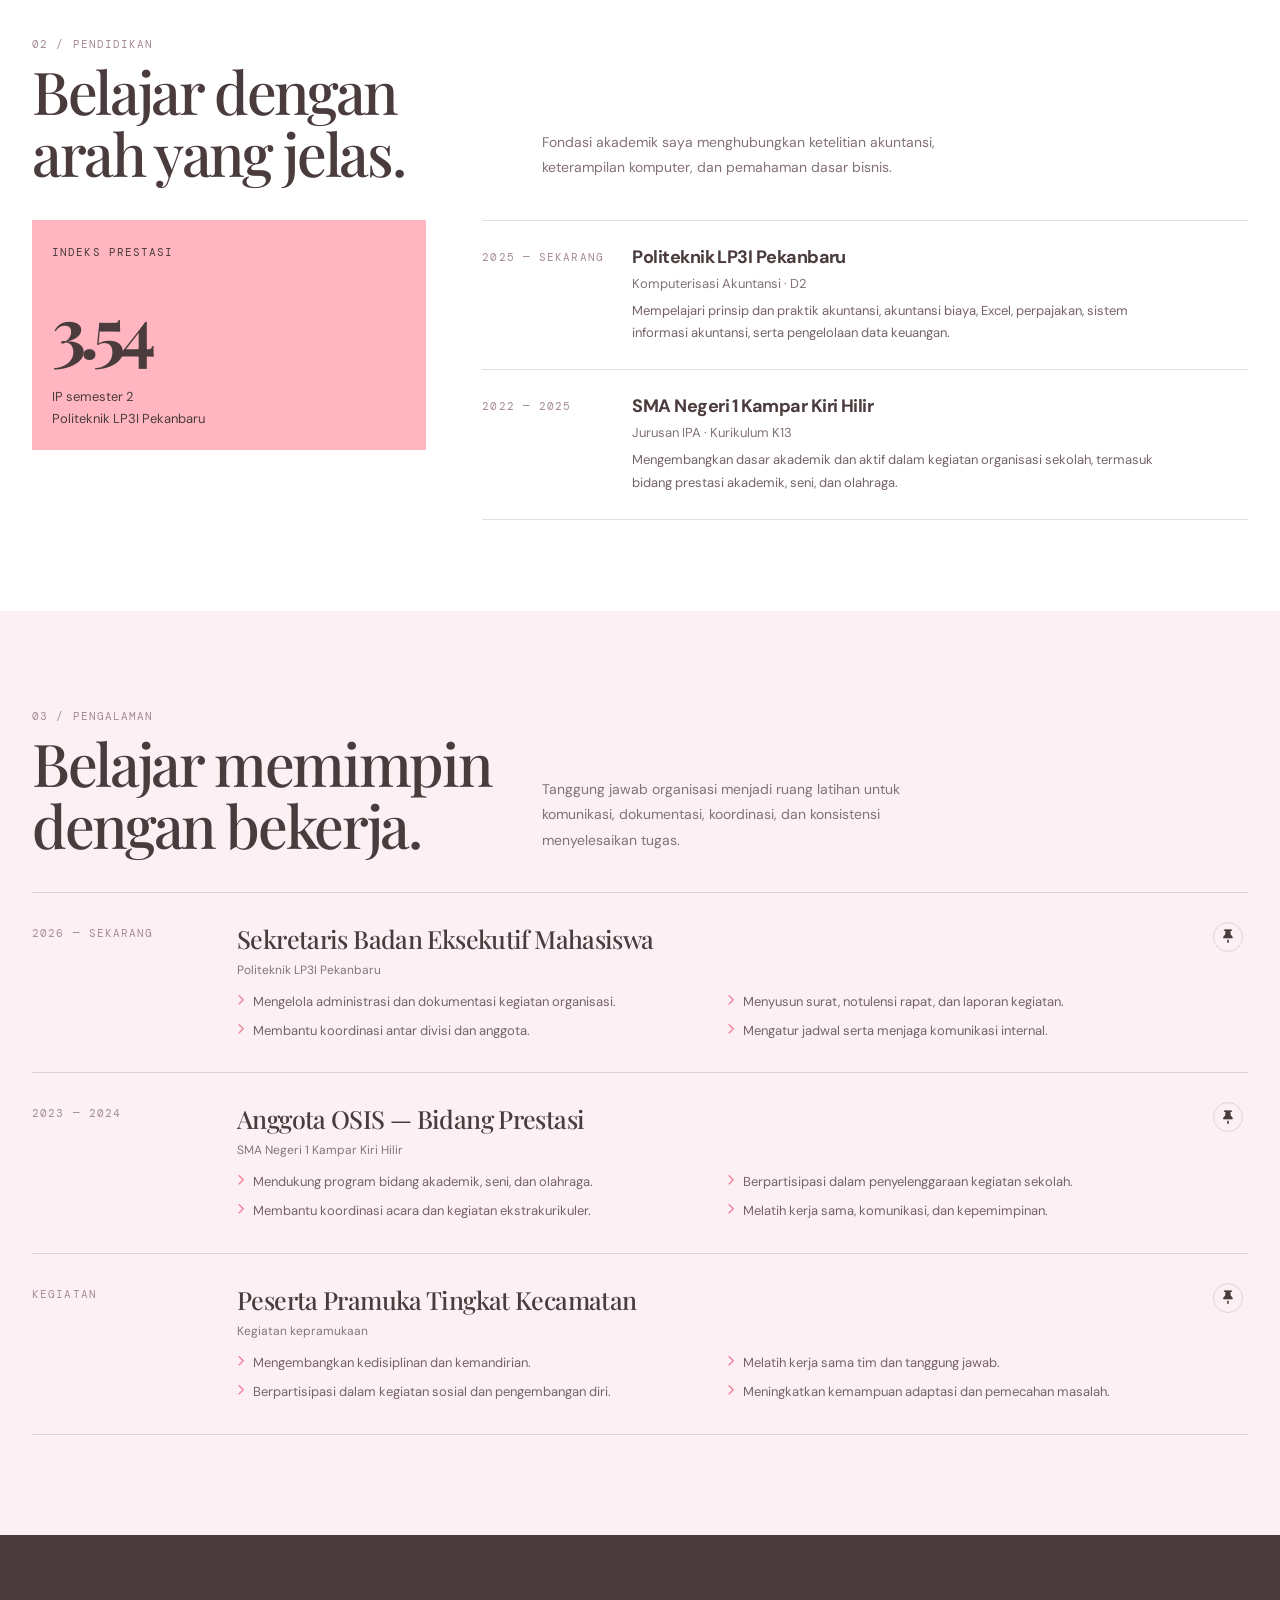
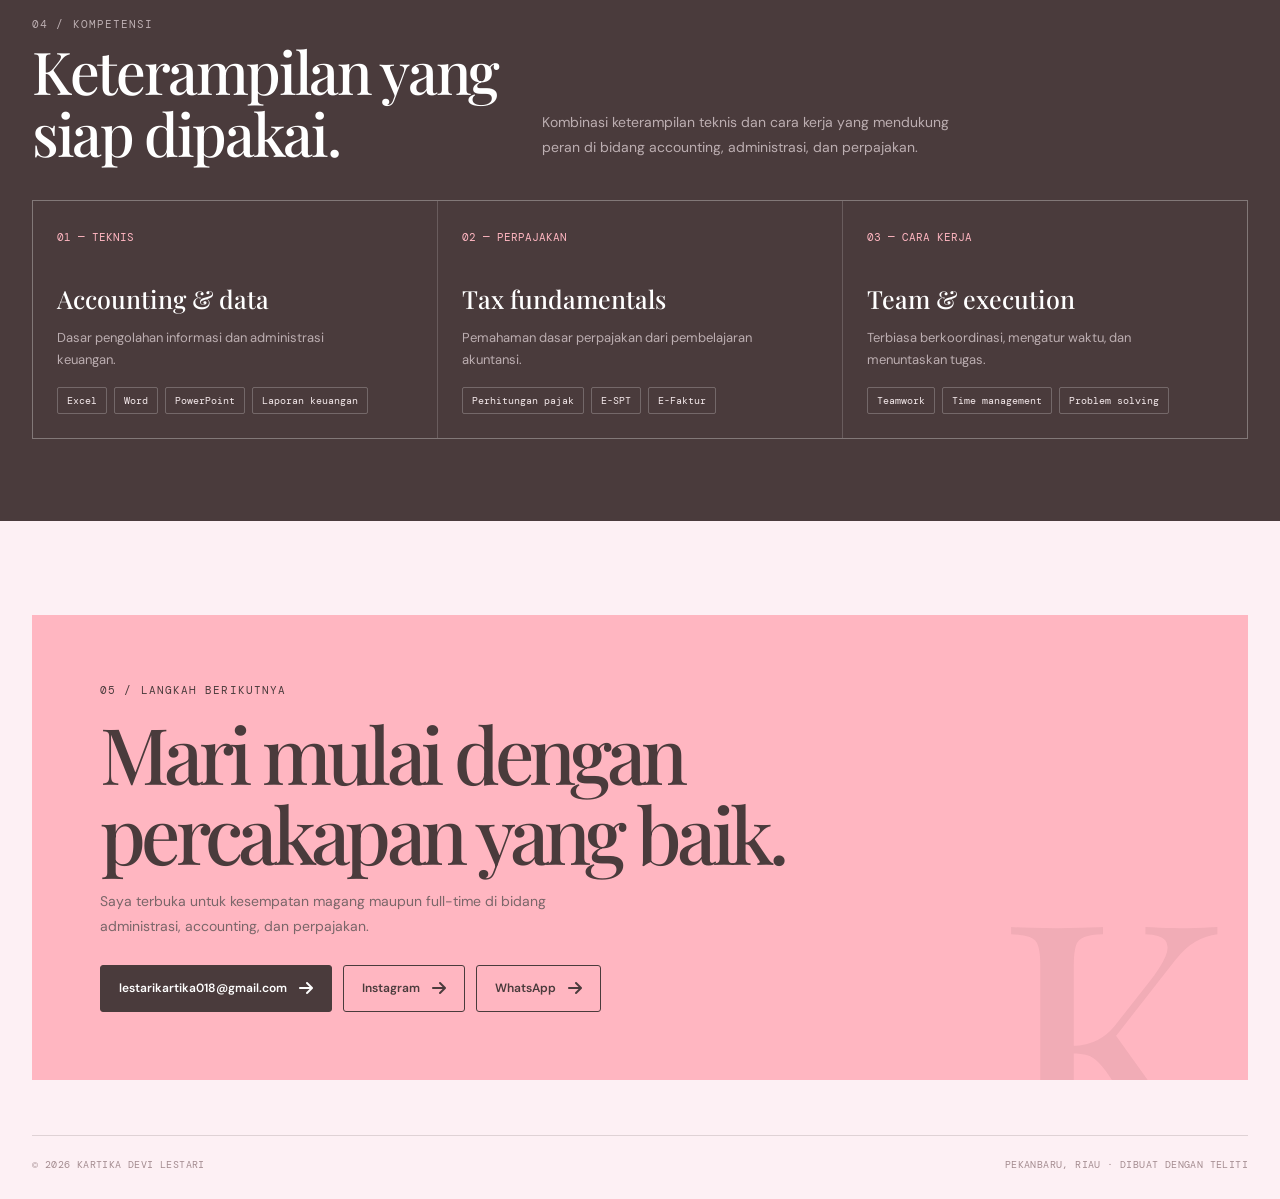
==== commit a4bc5aea: "Rename main file to index.html for GitHub Pages" ====
--- a/index.html
+++ b/index.html
@@ -1,566 +1,1277 @@
-<!DOCTYPE html>
-<html lang="id" data-theme="light">
-  <head>
-    <meta charset="UTF-8" />
-    <meta name="viewport" content="width=device-width, initial-scale=1.0" />
-    <meta
-      name="description"
-      content="Portfolio pribadi Kartika Devi Lestari, mahasiswi Komputerisasi Akuntansi Politeknik LP3I Pekanbaru dengan fokus akuntansi, administrasi, dan pengolahan data."
-    />
-    <meta
-      name="keywords"
-      content="Kartika Devi Lestari, portfolio, akuntansi, administrasi, mahasiswa, Politeknik LP3I Pekanbaru"
-    />
-    <meta name="theme-color" content="#b63d76" />
-    <meta property="og:type" content="website" />
-    <meta property="og:title" content="Kartika Devi Lestari | Personal Portfolio" />
-    <meta
-      property="og:description"
-      content="Website portofolio pribadi yang modern, profesional, responsif, dan mudah diperbarui."
-    />
-    <meta property="og:image" content="assets/og-image.svg" />
-    <meta name="twitter:card" content="summary_large_image" />
-    <meta name="twitter:title" content="Kartika Devi Lestari | Personal Portfolio" />
-    <meta
-      name="twitter:description"
-      content="Portfolio pribadi untuk kebutuhan magang, kerja, dan pengembangan karier."
-    />
-    <meta name="twitter:image" content="assets/og-image.svg" />
-    <script>
-      (function () {
-        try {
-          var theme = new URLSearchParams(window.location.search).get("theme");
-          if (theme !== "dark" && theme !== "light") {
-            theme = localStorage.getItem("kartika-portfolio-theme");
-          }
-          if (!theme) {
-            theme = window.matchMedia("(prefers-color-scheme: dark)").matches ? "dark" : "light";
-          }
-          document.documentElement.dataset.theme = theme;
-        } catch (error) {
-          document.documentElement.dataset.theme = "light";
-        }
-      })();
-    </script>
-    <link rel="icon" href="assets/favicon.svg" type="image/svg+xml" />
-    <link rel="preconnect" href="https://fonts.googleapis.com" />
-    <link rel="preconnect" href="https://fonts.gstatic.com" crossorigin />
-    <link
-      href="https://fonts.googleapis.com/css2?family=Manrope:wght@400;500;600;700;800&display=swap"
-      rel="stylesheet"
-    />
-    <link rel="stylesheet" href="styles.css" />
-    <title>Kartika Devi Lestari | Personal Portfolio</title>
-    <script type="application/ld+json">
-      {
-        "@context": "https://schema.org",
-        "@type": "Person",
-        "name": "Kartika Devi Lestari",
-        "jobTitle": "Accounting Student & Administration Enthusiast",
-        "alumniOf": {
-          "@type": "CollegeOrUniversity",
-          "name": "Politeknik LP3I Pekanbaru"
-        },
-        "description": "Mahasiswi Komputerisasi Akuntansi dengan minat pada akuntansi, administrasi, pengolahan data, dan teknologi informasi."
-      }
-    </script>
-  </head>
-  <body>
-    <a class="skip-link" href="#main-content">Langsung ke konten utama</a>
-
-    <header class="site-header" id="top">
-      <div class="container site-header__inner">
-        <a class="brand" href="#home" aria-label="Kartika Devi Lestari">
-          <span class="brand__mark">KDL</span>
-          <span class="brand__text">
-            <strong>Kartika Devi Lestari</strong>
-            <small>Personal Portfolio</small>
-          </span>
-        </a>
-
-        <button
-          class="nav-toggle"
-          type="button"
-          aria-expanded="false"
-          aria-controls="primary-navigation"
-          aria-label="Buka navigasi"
-        >
-          <span class="nav-toggle__icon" aria-hidden="true">☰</span>
-          <span class="nav-toggle__label">Menu</span>
-        </button>
-
-        <nav class="site-nav" id="primary-navigation" aria-label="Navigasi utama">
-          <a class="site-nav__link" href="#home">Home</a>
-          <a class="site-nav__link" href="#tentang">Tentang Saya</a>
-          <a class="site-nav__link" href="#pendidikan">Pendidikan</a>
-          <a class="site-nav__link" href="#pengalaman">Pengalaman</a>
-          <a class="site-nav__link" href="#keahlian">Keahlian</a>
-          <a class="site-nav__link" href="#sertifikat">Sertifikat</a>
-          <a class="site-nav__link" href="#kontak">Kontak</a>
-          <button class="theme-toggle" type="button" aria-label="Ganti mode tema">
-            <span class="theme-toggle__icon theme-toggle__icon--light" aria-hidden="true">☀</span>
-            <span class="theme-toggle__icon theme-toggle__icon--dark" aria-hidden="true">☾</span>
-            <span class="theme-toggle__label">Tema</span>
-          </button>
-        </nav>
+﻿<!doctype html>
+<html lang="id">
+
+<head>
+  <meta charset="utf-8">
+  <meta name="viewport" content="width=device-width, initial-scale=1">
+  <meta name="theme-color" content="#171914">
+  <meta name="description"
+    content="Portofolio Kartika Devi Lestari — mahasiswa Komputerisasi Akuntansi, administrasi, dan organisasi.">
+  <title>Kartika Devi Lestari — Accounting & Administration</title>
+
+  <link rel="preconnect" href="https://fonts.googleapis.com">
+  <link rel="preconnect" href="https://fonts.gstatic.com" crossorigin>
+  <link
+    href="https://fonts.googleapis.com/css2?family=DM+Mono:wght@400;500&family=DM+Sans:wght@400;500;600;700&family=Playfair+Display:wght@500;600;700&display=swap"
+    rel="stylesheet">
+
+  <style>
+    :root {
+      --ink: #4a3b3c;
+      --paper: #fdf0f4;
+      --white: #ffffff;
+      --muted: #a48c90;
+      --line: rgba(74, 59, 60, .17);
+      --lime: #ffb6c1;
+      --lime-dark: #f0809b;
+      --mono: "DM Mono", monospace;
+      --sans: "DM Sans", sans-serif;
+      --serif: "Playfair Display", Georgia, serif;
+      --page-width: 1240px;
+    }
+    @keyframes goyangFoto {
+      0% { transform: rotate(3deg) translateY(0px); }
+      25% { transform: rotate(5deg) translateY(-10px); }
+      50% { transform: rotate(2deg) translateY(-15px); }
+      75% { transform: rotate(0deg) translateY(-5px); }
+      100% { transform: rotate(3deg) translateY(0px); }
+    }
+    [data-theme="dark"] {
+      --ink: #fdf0f4;
+      --paper: #2b1f21;
+      --white: #1f1416;
+      --muted: #bdaeb1;
+      --line: rgba(253, 240, 244, .17);
+    }
+
+    .theme-toggle {
+      background: transparent;
+      border: 1px solid var(--line);
+      color: var(--ink);
+      font-size: 14px;
+      cursor: pointer;
+      border-radius: 50%;
+      width: 32px;
+      height: 32px;
+      display: flex;
+      align-items: center;
+      justify-content: center;
+      transition: background 0.3s ease, transform 0.2s ease;
+      padding: 0;
+    }
+    .theme-toggle:hover {
+      background: var(--line);
+      transform: scale(1.05);
+    }
+    
+    body {
+      transition: background-color 0.3s ease, color 0.3s ease;
+    }
+    .stat, .edu-side, .skill-card, .contact-box {
+      transition: background-color 0.3s ease, color 0.3s ease;
+    }
+
+    * {
+      box-sizing: border-box;
+    }
+
+    html {
+      scroll-behavior: smooth;
+    }
+
+    body {
+      margin: 0;
+      background: var(--paper);
+      color: var(--ink);
+      font-family: var(--sans);
+      -webkit-font-smoothing: antialiased;
+    }
+
+    a {
+      color: inherit;
+    }
+
+    .wrap {
+      width: min(var(--page-width), calc(100% - 64px));
+      margin-inline: auto;
+    }
+
+    .mono {
+      font-family: var(--mono);
+      font-size: 11px;
+      letter-spacing: .1em;
+      text-transform: uppercase;
+    }
+
+    /* Navigasi */
+    .nav {
+      min-height: 76px;
+      display: flex;
+      align-items: center;
+      justify-content: space-between;
+      border-bottom: 1px solid var(--line);
+    }
+
+    .brand {
+      display: inline-flex;
+      gap: 10px;
+      align-items: center;
+      text-decoration: none;
+      font-size: 13px;
+      font-weight: 700;
+      letter-spacing: -.03em;
+    }
+
+    .brand-mark {
+      width: 29px;
+      height: 29px;
+      display: grid;
+      place-items: center;
+      background: var(--lime);
+      border-radius: 50%;
+      font-family: var(--serif);
+      font-size: 16px;
+    }
+
+    .nav-links {
+      display: flex;
+      gap: 28px;
+      align-items: center;
+    }
+
+    .nav-links a {
+      font-size: 12px;
+      text-decoration: none;
+      color: #736163;
+      transition: color .2s ease;
+    }
+
+    .nav-links a:hover {
+      color: #000;
+    }
+
+    .nav-cta {
+      padding: 11px 16px;
+      background: var(--ink);
+      color: var(--white) !important;
+      border-radius: 3px;
+    }
+
+    /* Hero */
+    .hero {
+      min-height: 665px;
+      display: grid;
+      grid-template-columns: 1.12fr .88fr;
+      align-items: center;
+      gap: 36px;
+      padding-block: 66px 82px;
+    }
+
+    .hero-copy {
+      position: relative;
+      z-index: 1;
+    }
+
+    .eyebrow {
+      display: flex;
+      align-items: center;
+      gap: 10px;
+      margin-bottom: 23px;
+      color: var(--muted);
+    }
+
+    .status-dot {
+      width: 8px;
+      height: 8px;
+      display: inline-block;
+      background: #f0809b;
+      border-radius: 50%;
+      box-shadow: 0 0 0 4px rgba(240, 128, 155, .13);
+    }
+
+    h1 {
+      max-width: 740px;
+      margin: 0;
+      font-size: clamp(54px, 8vw, 106px);
+      line-height: .93;
+      letter-spacing: -.085em;
+      font-weight: 600;
+    }
+
+    h1 span {
+      display: block;
+      color: transparent;
+      -webkit-text-stroke: 1.4px var(--ink);
+    }
+
+    .hero-desc {
+      max-width: 510px;
+      margin: 29px 0 0;
+      color: #756367;
+      font-size: 16px;
+      line-height: 1.8;
+    }
+
+    .hero-actions {
+      display: flex;
+      flex-wrap: wrap;
+      gap: 11px;
+      margin-top: 30px;
+    }
+
+    .button {
+      min-height: 47px;
+      display: inline-flex;
+      align-items: center;
+      justify-content: center;
+      gap: 12px;
+      padding: 0 18px;
+      border: 1px solid var(--ink);
+      border-radius: 3px;
+      text-decoration: none;
+      font-size: 12px;
+      font-weight: 600;
+      transition: transform .2s ease, background .2s ease;
+    }
+
+    .button:hover {
+      transform: translateY(-3px);
+    }
+
+    .button-dark {
+      background: var(--ink);
+      color: var(--white);
+    }
+
+    .button-dark:hover {
+      background: #5c484a;
+    }
+
+    .button-light:hover {
+      background: var(--lime);
+    }
+
+    .arrow {
+      font-size: 16px;
+    }
+
+    .hero-art {
+      min-height: 480px;
+      position: relative;
+      display: grid;
+      place-items: center;
+    }
+
+    .hero-art::before {
+      content: "";
+      width: min(390px, 86%);
+      aspect-ratio: 1;
+      position: absolute;
+      top: 50%;
+      left: 50%;
+      transform: translate(-43%, -50%);
+      background: var(--lime);
+      border-radius: 50%;
+    }
+
+    .portrait-frame {
+      width: min(305px, 70%);
+      height: 410px;
+      position: relative;
+      z-index: 1;
+      overflow: hidden;
+      background: #f2e6e8;
+      border: 9px solid var(--white);
+      box-shadow: 15px 18px 0 var(--ink);
+      animation: goyangFoto 4s ease-in-out infinite;
+    }
+
+    .portrait-frame img {
+      width: 100%;
+      height: 100%;
+      display: block;
+      object-fit: cover;
+      object-position: center 25%;
+      filter: saturate(.78);
+    }
+
+    .portrait-placeholder {
+      width: 100%;
+      height: 100%;
+      display: grid;
+      place-items: center;
+      background:
+        linear-gradient(145deg, rgba(74, 59, 60, .1), transparent 65%),
+        #ebdbe0;
+      color: #948487;
+      font-family: var(--serif);
+      font-size: 88px;
+    }
+
+    .photo-note {
+      width: 175px;
+      position: absolute;
+      right: -2px;
+      bottom: 36px;
+      z-index: 2;
+      padding: 15px;
+      background: var(--white);
+      box-shadow: 0 8px 24px rgba(0, 0, 0, .08);
+      transform: rotate(-3deg);
+    }
+
+    .photo-note strong {
+      display: block;
+      margin-top: 6px;
+      font-family: var(--serif);
+      font-size: 19px;
+    }
+
+    .photo-note .mono {
+      color: var(--muted);
+    }
+
+    .vertical-note {
+      position: absolute;
+      left: 2px;
+      top: 50%;
+      writing-mode: vertical-rl;
+      transform: rotate(180deg);
+      color: var(--muted);
+    }
+
+    /* Running strip */
+    .ticker {
+      overflow: hidden;
+      background: var(--ink);
+      color: var(--lime);
+    }
+
+    .ticker-track {
+      width: max-content;
+      display: flex;
+      gap: 28px;
+      align-items: center;
+      padding: 15px 0;
+      animation: slide 28s linear infinite;
+    }
+
+    .ticker-item {
+      display: inline-flex;
+      align-items: center;
+      gap: 28px;
+      white-space: nowrap;
+      font-family: var(--mono);
+      font-size: 11px;
+      letter-spacing: .12em;
+      text-transform: uppercase;
+    }
+
+    .ticker-item::after {
+      content: "\f069"; font-family: "Font Awesome 6 Free"; font-weight: 900;
+      font-size: 15px;
+    }
+
+    @keyframes slide {
+      to {
+        transform: translateX(-50%);
+      }
+    }
+
+    /* Section umum */
+    section {
+      scroll-margin-top: 28px;
+    }
+
+    .section-head {
+      display: grid;
+      grid-template-columns: 1fr 1.5fr;
+      gap: 40px;
+      align-items: end;
+      margin-bottom: 35px;
+    }
+
+    .section-index {
+      color: var(--muted);
+    }
+
+    .section-title {
+      max-width: 690px;
+      margin: 9px 0 0;
+      font-family: var(--serif);
+      font-size: clamp(35px, 5vw, 59px);
+      line-height: 1.06;
+      font-weight: 500;
+      letter-spacing: -.04em;
+    }
+
+    .section-intro {
+      max-width: 430px;
+      margin: 0 0 4px;
+      color: #827275;
+      font-size: 14px;
+      line-height: 1.8;
+    }
+
+    /* Tentang dan statistik */
+    .about {
+      padding-block: 102px 100px;
+    }
+
+    .about-grid {
+      display: grid;
+      grid-template-columns: 1.15fr .85fr;
+      gap: 70px;
+      align-items: start;
+    }
+
+    .about-copy {
+      padding-top: 13px;
+      font-size: 18px;
+      line-height: 1.85;
+      letter-spacing: -.02em;
+    }
+
+    .about-copy p {
+      margin: 0 0 20px;
+    }
+
+    .about-copy .highlight {
+      background: linear-gradient(transparent 58%, var(--lime) 58%);
+    }
+
+    .stats {
+      display: grid;
+      grid-template-columns: 1fr 1fr;
+      gap: 1px;
+      background: var(--line);
+      border: 1px solid var(--line);
+    }
+
+    .stat {
+      min-height: 145px;
+      padding: 20px;
+      background: var(--paper);
+    }
+
+    .stat strong {
+      display: block;
+      margin-bottom: 12px;
+      font-family: var(--serif);
+      font-size: 47px;
+      font-weight: 500;
+      letter-spacing: -.06em;
+    }
+
+    .stat span {
+      color: var(--muted);
+      font-size: 12px;
+      line-height: 1.5;
+    }
+
+    /* Education */
+    .education {
+      padding-block: 86px 91px;
+      background: var(--white);
+    }
+
+    .edu-layout {
+      display: grid;
+      grid-template-columns: .68fr 1.32fr;
+      gap: 56px;
+    }
+
+    .edu-side {
+      padding: 20px;
+      align-self: start;
+      background: var(--lime);
+    }
+
+    .edu-side .big-number {
+      display: block;
+      margin: 22px 0 9px;
+      font-family: var(--serif);
+      font-size: 70px;
+      letter-spacing: -.08em;
+    }
+
+    .edu-side p {
+      margin: 0;
+      font-size: 13px;
+      line-height: 1.7;
+    }
+
+    .edu-list {
+      border-top: 1px solid var(--line);
+    }
+
+    .edu-item {
+      display: grid;
+      grid-template-columns: 125px 1fr;
+      gap: 25px;
+      padding: 24px 0;
+      border-bottom: 1px solid var(--line);
+    }
+
+    .edu-date {
+      padding-top: 5px;
+      color: var(--muted);
+    }
+
+    .edu-item h3 {
+      margin: 0 0 6px;
+      font-size: 18px;
+      letter-spacing: -.03em;
+    }
+
+    .edu-item .degree {
+      margin: 0 0 8px;
+      color: #827275;
+      font-size: 13px;
+    }
+
+    .edu-item p:last-child {
+      max-width: 550px;
+      margin: 0;
+      color: #756367;
+      font-size: 13px;
+      line-height: 1.75;
+    }
+
+    /* Pengalaman */
+    .experience {
+      padding-block: 98px 100px;
+    }
+
+    .timeline {
+      border-top: 1px solid var(--line);
+    }
+
+    .timeline-item {
+      display: grid;
+      grid-template-columns: 180px 1fr 35px;
+      gap: 25px;
+      padding: 29px 0 31px;
+      border-bottom: 1px solid var(--line);
+    }
+
+    .timeline-date {
+      padding-top: 4px;
+      color: var(--muted);
+    }
+
+    .timeline-content h3 {
+      margin: 0;
+      font-family: var(--serif);
+      font-size: 25px;
+      font-weight: 500;
+      letter-spacing: -.025em;
+    }
+
+    .timeline-place {
+      margin: 7px 0 14px;
+      color: #857578;
+      font-size: 12px;
+    }
+
+    .timeline-content ul {
+      display: grid;
+      grid-template-columns: 1fr 1fr;
+      gap: 8px 28px;
+      margin: 0;
+      padding: 0;
+      list-style: none;
+    }
+
+    .timeline-content li {
+      display: flex;
+      gap: 9px;
+      color: #756367;
+      font-size: 13px;
+      line-height: 1.6;
+    }
+
+    .timeline-content li::before {
+      content: "\f054"; font-family: "Font Awesome 6 Free"; font-weight: 900; font-size: 11px;
+      color: #f0809b;
+      flex: 0 0 auto;
+    }
+
+    .timeline-mark {
+      width: 30px;
+      height: 30px;
+      display: grid;
+      place-items: center;
+      border: 1px solid var(--line);
+      border-radius: 50%;
+      font-size: 13px;
+    }
+
+    /* Keahlian */
+    .skills {
+      padding-block: 82px;
+      background: var(--ink);
+      color: var(--white);
+    }
+
+    .skills .section-index,
+    .skills .section-intro {
+      color: #bcaeb1;
+    }
+
+    .skills .section-title {
+      color: var(--white);
+    }
+
+    .skills-grid {
+      display: grid;
+      grid-template-columns: repeat(3, 1fr);
+      gap: 1px;
+      border: 1px solid rgba(255, 255, 255, .17);
+      background: rgba(255, 255, 255, .17);
+    }
+
+    .skill-card {
+      min-height: 210px;
+      padding: 24px;
+      background: var(--ink);
+    }
+
+    .skill-num {
+      color: var(--lime);
+      font-family: var(--mono);
+      font-size: 11px;
+    }
+
+    .skill-card h3 {
+      margin: 36px 0 12px;
+      font-family: var(--serif);
+      font-size: 25px;
+      font-weight: 500;
+    }
+
+    .skill-card p {
+      max-width: 300px;
+      margin: 0;
+      color: #bcaeb1;
+      font-size: 13px;
+      line-height: 1.75;
+    }
+
+    .tags {
+      display: flex;
+      flex-wrap: wrap;
+      gap: 7px;
+      margin-top: 15px;
+    }
+
+    .tag {
+      padding: 6px 9px;
+      border: 1px solid rgba(255, 255, 255, .23);
+      border-radius: 2px;
+      color: #f5eaec;
+      font-family: var(--mono);
+      font-size: 10px;
+    }
+
+    /* Closing */
+    .contact {
+      padding-block: 94px 55px;
+    }
+
+    .contact-box {
+      position: relative;
+      overflow: hidden;
+      padding: clamp(28px, 6vw, 68px);
+      background: var(--lime);
+    }
+
+    .contact-box::after {
+      content: "K";
+      position: absolute;
+      right: 16px;
+      bottom: -132px;
+      color: rgba(74, 59, 60, .08);
+      font-family: var(--serif);
+      font-size: 360px;
+      line-height: 1;
+      pointer-events: none;
+    }
+
+    .contact-box h2 {
+      max-width: 710px;
+      position: relative;
+      z-index: 1;
+      margin: 17px 0 16px;
+      font-family: var(--serif);
+      font-size: clamp(39px, 6.5vw, 78px);
+      line-height: 1.02;
+      font-weight: 500;
+      letter-spacing: -.06em;
+    }
+
+    .contact-box p {
+      max-width: 460px;
+      position: relative;
+      z-index: 1;
+      margin: 0;
+      color: #7a6669;
+      font-size: 14px;
+      line-height: 1.8;
+    }
+
+    .contact-links {
+      display: flex;
+      flex-wrap: wrap;
+      gap: 11px;
+      position: relative;
+      z-index: 1;
+      margin-top: 25px;
+    }
+
+    .contact-links .button {
+      border-color: var(--ink);
+    }
+
+    .footer {
+      display: flex;
+      justify-content: space-between;
+      gap: 18px;
+      padding: 22px 0 28px;
+      border-top: 1px solid var(--line);
+      color: var(--muted);
+      font-family: var(--mono);
+      font-size: 10px;
+      letter-spacing: .04em;
+    }
+
+    /* Reveal saat scroll */
+    .reveal {
+      opacity: 0;
+      transform: translateY(20px);
+      transition: opacity .7s ease, transform .7s ease;
+    }
+
+    .reveal.visible {
+      opacity: 1;
+      transform: translateY(0);
+    }
+
+    @media (prefers-reduced-motion: reduce) {
+
+      *,
+      *::before,
+      *::after {
+        scroll-behavior: auto !important;
+        animation-duration: .01ms !important;
+        transition-duration: .01ms !important;
+      }
+    }
+
+    @media (max-width: 760px) {
+      .wrap {
+        width: min(100% - 36px, var(--page-width));
+      }
+
+      .nav {
+        min-height: 66px;
+      }
+
+      .nav-links {
+        gap: 14px;
+      }
+
+      .nav-links a:not(.nav-cta) {
+        display: none;
+      }
+
+      .hero {
+        min-height: auto;
+        grid-template-columns: 1fr;
+        gap: 24px;
+        padding-block: 64px 55px;
+      }
+
+      h1 {
+        font-size: clamp(56px, 15vw, 88px);
+      }
+
+      .hero-art {
+        min-height: 390px;
+        order: -1;
+      }
+
+      .portrait-frame {
+        width: 240px;
+        height: 320px;
+      }
+
+      .hero-art::before {
+        width: 290px;
+      }
+
+      .photo-note {
+        right: 3%;
+        bottom: 28px;
+      }
+
+      .vertical-note {
+        left: 4%;
+      }
+
+      .section-head,
+      .about-grid,
+      .edu-layout {
+        grid-template-columns: 1fr;
+        gap: 23px;
+      }
+
+      .about {
+        padding-block: 72px;
+      }
+
+      .education,
+      .experience {
+        padding-block: 72px;
+      }
+
+      .about-copy {
+        font-size: 16px;
+      }
+
+      .edu-side {
+        display: grid;
+        grid-template-columns: auto 1fr;
+        gap: 6px 20px;
+        align-items: center;
+      }
+
+      .edu-side .big-number {
+        grid-row: span 2;
+        margin: 0;
+        font-size: 58px;
+      }
+
+      .edu-item {
+        grid-template-columns: 1fr;
+        gap: 9px;
+      }
+
+      .timeline-item {
+        grid-template-columns: 1fr 30px;
+        gap: 12px;
+      }
+
+      .timeline-date {
+        grid-column: 1 / -1;
+      }
+
+      .timeline-mark {
+        grid-column: 2;
+        grid-row: 2;
+      }
+
+      .timeline-content {
+        grid-column: 1;
+        grid-row: 2;
+      }
+
+      .timeline-content ul {
+        grid-template-columns: 1fr;
+      }
+
+      .skills {
+        padding-block: 70px;
+      }
+
+      .skills-grid {
+        grid-template-columns: 1fr;
+      }
+
+      .skill-card {
+        min-height: 175px;
+      }
+
+      .skill-card h3 {
+        margin-top: 24px;
+      }
+
+      .contact {
+        padding-top: 70px;
+      }
+
+      .contact-box::after {
+        right: -50px;
+        font-size: 250px;
+      }
+
+      .footer {
+        flex-direction: column;
+        line-height: 1.6;
+      }
+    }
+  </style>
+<link rel="stylesheet" href="https://cdnjs.cloudflare.com/ajax/libs/font-awesome/6.4.0/css/all.min.css">
+</head>
+
+<body>
+  <header class="wrap nav">
+    <a class="brand" href="#home" aria-label="Kembali ke halaman utama">
+      <span class="brand-mark">K</span>
+      <span>KARTIKA DEVI LESTARI</span>
+    </a>
+
+        <nav class="nav-links" aria-label="Navigasi utama">
+      <a href="#tentang">Tentang</a>
+      <a href="#pendidikan">Pendidikan</a>
+      <a href="#pengalaman">Pengalaman</a>
+      <button id="theme-toggle" class="theme-toggle" aria-label="Toggle Dark Mode" title="Toggle Dark Mode"><i class="fa-solid fa-moon"></i></button>
+      <a class="nav-cta" href="#kontak">Hubungi saya ↗</a>
+    </nav>
+  </header>
+
+  <main>
+    <section class="wrap hero" id="home">
+      <div class="hero-copy reveal">
+        <div class="eyebrow mono">
+          <span class="status-dot"></span>
+          Terbuka untuk kesempatan kerja & magang
+        </div>
+
+        <h1>Kartika Devi <span>Lestari.</span></h1>
+
+        <p class="hero-desc">
+          Mahasiswi Komputerisasi Akuntansi yang menyukai pekerjaan
+          terstruktur—dari mengolah data keuangan hingga memastikan administrasi
+          berjalan rapi dan terkoordinasi.
+        </p>
+
+        <div class="hero-actions">
+          <a class="button button-dark" href="#pengalaman">
+            Lihat perjalanan saya <i class="fa-solid fa-arrow-right arrow"></i>
+          </a>
+          <a class="button button-light" href="mailto:lestarikartika018@gmail.com">
+            Kirim email <i class="fa-solid fa-arrow-right arrow"></i>
+          </a>
+        </div>
       </div>
-    </header>
-
-    <main id="main-content">
-      <section class="hero section section--spaced" id="home">
-        <div class="container hero__grid">
-          <div class="hero__copy reveal">
-            <p class="eyebrow">Portfolio Pribadi</p>
-            <h1>Kartika Devi Lestari</h1>
-            <p class="hero__role">Accounting Student & Administration Enthusiast</p>
-            <p class="hero__lead">
-              Saya adalah mahasiswi Program Studi Komputerisasi Akuntansi Politeknik LP3I
-              Pekanbaru yang memiliki minat dalam akuntansi, administrasi, pengolahan data, dan
-              teknologi informasi.
-            </p>
-
-            <div class="hero__actions">
-              <a class="btn btn--primary" href="assets/Kartika-Devi-Lestari-CV.pdf" download>
-                Download CV
-              </a>
-              <a class="btn btn--ghost" href="#kontak">Hubungi Saya</a>
-            </div>
-
-            <div class="hero__stats" aria-label="Ringkasan cepat">
-              <article class="stat-card">
-                <strong>2</strong>
-                <span>Jenjang pendidikan</span>
-              </article>
-              <article class="stat-card">
-                <strong>3</strong>
-                <span>Pengalaman organisasi</span>
-              </article>
-              <article class="stat-card">
-                <strong>10</strong>
-                <span>Keahlian utama</span>
-              </article>
-            </div>
+
+      <div class="hero-art reveal" aria-label="Foto profil Kartika">
+        <span class="vertical-note mono">PEKANBARU · RIAU · INDONESIA</span>
+
+        <div class="portrait-frame">
+          <img src="kartika.png" alt="Foto profil Kartika Devi Lestari"
+            onerror="this.style.display='none'; this.nextElementSibling.style.display='grid';">
+          <div class="portrait-placeholder" style="display:none" aria-hidden="true">K.</div>
+        </div>
+
+        <div class="photo-note">
+          <span class="mono">Fokus saat ini</span>
+          <strong>Accounting<br>& Administration</strong>
+        </div>
+      </div>
+    </section>
+
+    <div class="ticker" aria-hidden="true">
+      <div class="ticker-track">
+        <span class="ticker-item">Accounting student</span>
+        <span class="ticker-item">Administration enthusiast</span>
+        <span class="ticker-item">Organizational leader</span>
+        <span class="ticker-item">Detail-oriented</span>
+        <span class="ticker-item">Accounting student</span>
+        <span class="ticker-item">Administration enthusiast</span>
+        <span class="ticker-item">Organizational leader</span>
+        <span class="ticker-item">Detail-oriented</span>
+      </div>
+    </div>
+
+    <section class="wrap about" id="tentang">
+      <div class="section-head reveal">
+        <div>
+          <div class="section-index mono">01 / PROFIL</div>
+          <h2 class="section-title">Teliti dalam angka.<br>Teratur dalam kerja.</h2>
+        </div>
+        <p class="section-intro">
+          Saya menggabungkan dasar akuntansi dengan pengalaman organisasi:
+          terbiasa mengurus dokumen, menyusun laporan, dan membantu tim tetap
+          berjalan terarah.
+        </p>
+      </div>
+
+      <div class="about-grid">
+        <div class="about-copy reveal">
+          <p>
+            Saat ini saya menempuh studi <span class="highlight">Komputerisasi
+              Akuntansi di Politeknik LP3I Pekanbaru</span>. Saya tertarik pada
+            akuntansi, pengolahan data, perpajakan, dan administrasi organisasi.
+          </p>
+          <p>
+            Pengalaman sebagai sekretaris BEM mengasah kebiasaan saya dalam
+            menata dokumen, mencatat hasil rapat, mengatur jadwal, dan menjaga
+            komunikasi antaranggota. Saya bekerja dengan teliti, disiplin, dan
+            terbuka untuk terus belajar.
+          </p>
+        </div>
+
+        <div class="stats reveal" aria-label="Ringkasan profil">
+          <div class="stat">
+            <strong>3.54</strong>
+            <span>IP semester 2<br>Komputerisasi Akuntansi</span>
           </div>
-
-          <aside class="hero__visual reveal" aria-label="Foto profil Kartika Devi Lestari">
-            <div class="profile-card">
-              <div class="profile-card__glow" aria-hidden="true"></div>
-              <img
-                class="profile-card__image"
-                src="assets/profile-photo.png"
-                alt="Foto profil Kartika Devi Lestari"
-                loading="eager"
-                fetchpriority="high"
-              />
-              <div class="profile-card__body">
-                <p class="profile-card__eyebrow">Politeknik LP3I Pekanbaru</p>
-                <h2>Kartika Devi Lestari</h2>
-                <p>Siap berkembang di bidang akuntansi, administrasi, dan data.</p>
-              </div>
-            </div>
-            <div class="floating-note">
-              <span>Fokus Utama</span>
-              <strong>Administrasi, Akuntansi, dan Komunikasi</strong>
-            </div>
-          </aside>
-        </div>
-      </section>
-
-      <section class="section" id="tentang">
-        <div class="container">
-          <div class="section-heading reveal">
-            <p class="eyebrow">Tentang Saya</p>
-            <h2>Profil yang ringkas, jelas, dan profesional.</h2>
-            <p>
-              Portofolio ini dirancang untuk menampilkan identitas, kemampuan, dan pengalaman
-              Kartika Devi Lestari dengan struktur yang mudah dipahami oleh perekrut, dosen, maupun
-              mitra profesional.
-            </p>
+          <div class="stat">
+            <strong>02</strong>
+            <span>Semester hasil studi<br>yang tercantum</span>
           </div>
-
-          <div class="about-grid">
-            <article class="info-card reveal">
-              <h3>Deskripsi singkat</h3>
-              <p>
-                Saya aktif dalam organisasi kampus maupun sekolah sehingga terbiasa bekerja sama,
-                berkomunikasi dengan baik, menjaga administrasi, dan menyelesaikan tugas secara
-                tertata. Saya juga memiliki ketertarikan pada penggunaan teknologi untuk mendukung
-                pengolahan data dan pekerjaan perkantoran.
-              </p>
-            </article>
-
-            <article class="info-card reveal">
-              <h3>Pendidikan</h3>
-              <p>
-                Saat ini menempuh studi di Politeknik LP3I Pekanbaru pada Program Studi
-                Komputerisasi Akuntansi setelah menamatkan pendidikan menengah di SMA Negeri 1
-                Kampar Kiri Hilir.
-              </p>
-            </article>
-
-            <article class="info-card reveal">
-              <h3>Tujuan karier</h3>
-              <p>
-                Mengembangkan karier di bidang akuntansi, administrasi, dan pengolahan data,
-                sekaligus membangun kebiasaan kerja yang rapi, adaptif, dan siap mendukung
-                kebutuhan organisasi atau perusahaan.
-              </p>
-            </article>
-
-            <article class="info-card info-card--accent reveal">
-              <h3>Keahlian utama</h3>
-              <div class="chips">
-                <span>Komunikasi</span>
-                <span>Administrasi</span>
-                <span>Akuntansi Dasar</span>
-                <span>Pengolahan Data</span>
-                <span>Leadership</span>
-                <span>Teamwork</span>
-              </div>
-            </article>
+          <div class="stat">
+            <strong>03+</strong>
+            <span>Pengalaman organisasi<br>dan kegiatan</span>
+          </div>
+          <div class="stat">
+            <strong>ID</strong>
+            <span>Bahasa Indonesia<br>— native</span>
           </div>
         </div>
-      </section>
-
-      <section class="section section--soft" id="pendidikan">
-        <div class="container">
-          <div class="section-heading reveal">
-            <p class="eyebrow">Pendidikan</p>
-            <h2>Perjalanan akademik yang membangun dasar profesional.</h2>
+      </div>
+    </section>
+
+    <section class="education" id="pendidikan">
+      <div class="wrap">
+        <div class="section-head reveal">
+          <div>
+            <div class="section-index mono">02 / PENDIDIKAN</div>
+            <h2 class="section-title">Belajar dengan<br>arah yang jelas.</h2>
           </div>
-
-          <div class="timeline">
-            <article class="timeline-item reveal">
-              <div class="timeline-item__marker" aria-hidden="true"></div>
-              <div class="timeline-item__content">
-                <div class="timeline-item__header">
-                  <h3>SMA Negeri 1 Kampar Kiri Hilir</h3>
-                  <span>2022 - 2025</span>
-                </div>
+          <p class="section-intro">
+            Fondasi akademik saya menghubungkan ketelitian akuntansi,
+            keterampilan komputer, dan pemahaman dasar bisnis.
+          </p>
+        </div>
+
+        <div class="edu-layout">
+          <aside class="edu-side reveal">
+            <span class="mono">Indeks prestasi</span>
+            <strong class="big-number">3.54</strong>
+            <p>IP semester 2<br>Politeknik LP3I Pekanbaru</p>
+          </aside>
+
+          <div class="edu-list">
+            <article class="edu-item reveal">
+              <div class="edu-date mono">2025 — SEKARANG</div>
+              <div>
+                <h3>Politeknik LP3I Pekanbaru</h3>
+                <p class="degree">Komputerisasi Akuntansi · D2</p>
                 <p>
-                  Menempuh pendidikan menengah dengan fokus membangun disiplin, dasar akademik,
-                  dan kesiapan untuk aktif dalam kegiatan sekolah.
+                  Mempelajari prinsip dan praktik akuntansi, akuntansi biaya,
+                  Excel, perpajakan, sistem informasi akuntansi, serta
+                  pengelolaan data keuangan.
                 </p>
               </div>
             </article>
 
-            <article class="timeline-item reveal">
-              <div class="timeline-item__marker" aria-hidden="true"></div>
-              <div class="timeline-item__content">
-                <div class="timeline-item__header">
-                  <h3>Politeknik LP3I Pekanbaru</h3>
-                  <span>2025 - Sekarang</span>
-                </div>
+            <article class="edu-item reveal">
+              <div class="edu-date mono">2022 — 2025</div>
+              <div>
+                <h3>SMA Negeri 1 Kampar Kiri Hilir</h3>
+                <p class="degree">Jurusan IPA · Kurikulum K13</p>
                 <p>
-                  Program Studi Komputerisasi Akuntansi yang mendukung pengembangan kemampuan
-                  akuntansi, administrasi, pengolahan data, dan pemanfaatan teknologi informasi.
+                  Mengembangkan dasar akademik dan aktif dalam kegiatan
+                  organisasi sekolah, termasuk bidang prestasi akademik, seni,
+                  dan olahraga.
                 </p>
               </div>
             </article>
           </div>
         </div>
-      </section>
-
-      <section class="section" id="pengalaman">
-        <div class="container">
-          <div class="section-heading reveal">
-            <p class="eyebrow">Pengalaman Organisasi</p>
-            <h2>Aktif berorganisasi untuk mengasah tanggung jawab dan kepemimpinan.</h2>
+      </div>
+    </section>
+
+    <section class="wrap experience" id="pengalaman">
+      <div class="section-head reveal">
+        <div>
+          <div class="section-index mono">03 / PENGALAMAN</div>
+          <h2 class="section-title">Belajar memimpin<br>dengan bekerja.</h2>
+        </div>
+        <p class="section-intro">
+          Tanggung jawab organisasi menjadi ruang latihan untuk komunikasi,
+          dokumentasi, koordinasi, dan konsistensi menyelesaikan tugas.
+        </p>
+      </div>
+
+      <div class="timeline">
+        <article class="timeline-item reveal">
+          <div class="timeline-date mono">2026 — SEKARANG</div>
+          <div class="timeline-content">
+            <h3>Sekretaris Badan Eksekutif Mahasiswa</h3>
+            <p class="timeline-place">Politeknik LP3I Pekanbaru</p>
+            <ul>
+              <li>Mengelola administrasi dan dokumentasi kegiatan organisasi.</li>
+              <li>Menyusun surat, notulensi rapat, dan laporan kegiatan.</li>
+              <li>Membantu koordinasi antar divisi dan anggota.</li>
+              <li>Mengatur jadwal serta menjaga komunikasi internal.</li>
+            </ul>
           </div>
-
-          <div class="experience-grid">
-            <article class="experience-card reveal">
-              <p class="experience-card__tag">Kampus</p>
-              <h3>Sekretaris BEM Politeknik LP3I Pekanbaru</h3>
-              <div class="experience-card__block">
-                <h4>Tugas</h4>
-                <p>
-                  Mengelola surat menyurat, notulensi rapat, agenda kegiatan, dan arsip administrasi
-                  organisasi agar tetap rapi dan mudah ditelusuri.
-                </p>
-              </div>
-              <div class="experience-card__block">
-                <h4>Pencapaian</h4>
-                <p>
-                  Membantu proses koordinasi internal berjalan lebih tertata dan mendukung
-                  dokumentasi kegiatan yang konsisten.
-                </p>
-              </div>
-            </article>
-
-            <article class="experience-card reveal">
-              <p class="experience-card__tag">Sekolah</p>
-              <h3>Anggota OSIS Bidang Prestasi Akademik, Seni, dan Olahraga</h3>
-              <div class="experience-card__block">
-                <h4>Tugas</h4>
-                <p>
-                  Mendukung pelaksanaan program bidang prestasi, membantu koordinasi acara, serta
-                  ikut menjaga komunikasi yang baik antaranggota dan peserta kegiatan.
-                </p>
-              </div>
-              <div class="experience-card__block">
-                <h4>Pencapaian</h4>
-                <p>
-                  Terlibat dalam kegiatan yang mendorong partisipasi siswa dan memperkuat
-                  kemampuan kerja sama tim.
-                </p>
-              </div>
-            </article>
-
-            <article class="experience-card reveal">
-              <p class="experience-card__tag">Kecamatan</p>
-              <h3>Peserta Pramuka Tingkat Kecamatan</h3>
-              <div class="experience-card__block">
-                <h4>Tugas</h4>
-                <p>
-                  Mengikuti rangkaian pembinaan pramuka yang menekankan kedisiplinan, kemandirian,
-                  kepemimpinan, dan kerja sama kelompok.
-                </p>
-              </div>
-              <div class="experience-card__block">
-                <h4>Pencapaian</h4>
-                <p>
-                  Menguatkan karakter tangguh, kemampuan adaptasi, dan komunikasi yang efektif dalam
-                  berbagai aktivitas lapangan.
-                </p>
-              </div>
-            </article>
+          <span class="timeline-mark" aria-hidden="true"><i class="fa-solid fa-thumbtack"></i></span>
+        </article>
+
+        <article class="timeline-item reveal">
+          <div class="timeline-date mono">2023 — 2024</div>
+          <div class="timeline-content">
+            <h3>Anggota OSIS — Bidang Prestasi</h3>
+            <p class="timeline-place">SMA Negeri 1 Kampar Kiri Hilir</p>
+            <ul>
+              <li>Mendukung program bidang akademik, seni, dan olahraga.</li>
+              <li>Berpartisipasi dalam penyelenggaraan kegiatan sekolah.</li>
+              <li>Membantu koordinasi acara dan kegiatan ekstrakurikuler.</li>
+              <li>Melatih kerja sama, komunikasi, dan kepemimpinan.</li>
+            </ul>
           </div>
+          <span class="timeline-mark" aria-hidden="true"><i class="fa-solid fa-thumbtack"></i></span>
+        </article>
+
+        <article class="timeline-item reveal">
+          <div class="timeline-date mono">KEGIATAN</div>
+          <div class="timeline-content">
+            <h3>Peserta Pramuka Tingkat Kecamatan</h3>
+            <p class="timeline-place">Kegiatan kepramukaan</p>
+            <ul>
+              <li>Mengembangkan kedisiplinan dan kemandirian.</li>
+              <li>Melatih kerja sama tim dan tanggung jawab.</li>
+              <li>Berpartisipasi dalam kegiatan sosial dan pengembangan diri.</li>
+              <li>Meningkatkan kemampuan adaptasi dan pemecahan masalah.</li>
+            </ul>
+          </div>
+          <span class="timeline-mark" aria-hidden="true"><i class="fa-solid fa-thumbtack"></i></span>
+        </article>
+      </div>
+    </section>
+
+    <section class="skills" id="keahlian">
+      <div class="wrap">
+        <div class="section-head reveal">
+          <div>
+            <div class="section-index mono">04 / KOMPETENSI</div>
+            <h2 class="section-title">Keterampilan yang<br>siap dipakai.</h2>
+          </div>
+          <p class="section-intro">
+            Kombinasi keterampilan teknis dan cara kerja yang mendukung peran
+            di bidang accounting, administrasi, dan perpajakan.
+          </p>
         </div>
-      </section>
-
-      <section class="section section--soft" id="keahlian">
-        <div class="container">
-          <div class="section-heading reveal">
-            <p class="eyebrow">Keahlian</p>
-            <h2>Disusun dalam bentuk progress bar agar mudah dibaca.</h2>
-          </div>
-
-          <div class="skills-grid">
-            <article class="skill-panel reveal">
-              <h3>Office Tools</h3>
-              <div class="skill-list">
-                <div class="skill-item">
-                  <div class="skill-item__head">
-                    <span>Microsoft Word</span>
-                    <span>95%</span>
-                  </div>
-                  <div class="skill-item__bar"><span style="width: 95%"></span></div>
-                </div>
-                <div class="skill-item">
-                  <div class="skill-item__head">
-                    <span>Microsoft Excel</span>
-                    <span>90%</span>
-                  </div>
-                  <div class="skill-item__bar"><span style="width: 90%"></span></div>
-                </div>
-                <div class="skill-item">
-                  <div class="skill-item__head">
-                    <span>Microsoft PowerPoint</span>
-                    <span>92%</span>
-                  </div>
-                  <div class="skill-item__bar"><span style="width: 92%"></span></div>
-                </div>
-              </div>
-            </article>
-
-            <article class="skill-panel reveal">
-              <h3>Administrasi & Data</h3>
-              <div class="skill-list">
-                <div class="skill-item">
-                  <div class="skill-item__head">
-                    <span>Administrasi Perkantoran</span>
-                    <span>93%</span>
-                  </div>
-                  <div class="skill-item__bar"><span style="width: 93%"></span></div>
-                </div>
-                <div class="skill-item">
-                  <div class="skill-item__head">
-                    <span>Akuntansi Dasar</span>
-                    <span>85%</span>
-                  </div>
-                  <div class="skill-item__bar"><span style="width: 85%"></span></div>
-                </div>
-                <div class="skill-item">
-                  <div class="skill-item__head">
-                    <span>Pengolahan Data</span>
-                    <span>88%</span>
-                  </div>
-                  <div class="skill-item__bar"><span style="width: 88%"></span></div>
-                </div>
-              </div>
-            </article>
-
-            <article class="skill-panel reveal">
-              <h3>Soft Skills</h3>
-              <div class="skill-list">
-                <div class="skill-item">
-                  <div class="skill-item__head">
-                    <span>Public Speaking</span>
-                    <span>84%</span>
-                  </div>
-                  <div class="skill-item__bar"><span style="width: 84%"></span></div>
-                </div>
-                <div class="skill-item">
-                  <div class="skill-item__head">
-                    <span>Leadership</span>
-                    <span>86%</span>
-                  </div>
-                  <div class="skill-item__bar"><span style="width: 86%"></span></div>
-                </div>
-                <div class="skill-item">
-                  <div class="skill-item__head">
-                    <span>Teamwork</span>
-                    <span>94%</span>
-                  </div>
-                  <div class="skill-item__bar"><span style="width: 94%"></span></div>
-                </div>
-                <div class="skill-item">
-                  <div class="skill-item__head">
-                    <span>Time Management</span>
-                    <span>92%</span>
-                  </div>
-                  <div class="skill-item__bar"><span style="width: 92%"></span></div>
-                </div>
-              </div>
-            </article>
-          </div>
-        </div>
-      </section>
-
-      <section class="section" id="sertifikat">
-        <div class="container">
-          <div class="section-heading reveal">
-            <p class="eyebrow">Sertifikat</p>
-            <h2>Galeri sertifikat placeholder yang bisa diganti kapan saja.</h2>
-            <p>
-              Klik gambar untuk memperbesar. Struktur ini sengaja dibuat sederhana agar mudah
-              diperbarui ketika file sertifikat asli sudah siap.
-            </p>
-          </div>
-
-          <div class="certificate-grid">
-            <button
-              class="certificate-card reveal"
-              type="button"
-              data-title="Sertifikat Placeholder 01"
-              data-caption="Klik untuk memperbesar sertifikat placeholder."
-              data-image="assets/certificate-placeholder.svg"
-            >
-              <span class="certificate-card__badge">01</span>
-              <img src="assets/certificate-placeholder.svg" alt="Placeholder sertifikat 01" />
-              <span class="certificate-card__footer">Sertifikat Placeholder 01</span>
-            </button>
-
-            <button
-              class="certificate-card reveal"
-              type="button"
-              data-title="Sertifikat Placeholder 02"
-              data-caption="Klik untuk memperbesar sertifikat placeholder."
-              data-image="assets/certificate-placeholder.svg"
-            >
-              <span class="certificate-card__badge">02</span>
-              <img src="assets/certificate-placeholder.svg" alt="Placeholder sertifikat 02" />
-              <span class="certificate-card__footer">Sertifikat Placeholder 02</span>
-            </button>
-
-            <button
-              class="certificate-card reveal"
-              type="button"
-              data-title="Sertifikat Placeholder 03"
-              data-caption="Klik untuk memperbesar sertifikat placeholder."
-              data-image="assets/certificate-placeholder.svg"
-            >
-              <span class="certificate-card__badge">03</span>
-              <img src="assets/certificate-placeholder.svg" alt="Placeholder sertifikat 03" />
-              <span class="certificate-card__footer">Sertifikat Placeholder 03</span>
-            </button>
-
-            <button
-              class="certificate-card reveal"
-              type="button"
-              data-title="Sertifikat Placeholder 04"
-              data-caption="Klik untuk memperbesar sertifikat placeholder."
-              data-image="assets/certificate-placeholder.svg"
-            >
-              <span class="certificate-card__badge">04</span>
-              <img src="assets/certificate-placeholder.svg" alt="Placeholder sertifikat 04" />
-              <span class="certificate-card__footer">Sertifikat Placeholder 04</span>
-            </button>
-          </div>
-        </div>
-      </section>
-
-      <section class="section section--soft" id="kontak">
-        <div class="container">
-          <div class="section-heading reveal">
-            <p class="eyebrow">Kontak</p>
-            <h2>Siap terhubung untuk magang, kerja, maupun kolaborasi profesional.</h2>
-          </div>
-
-          <div class="contact-grid">
-            <a class="contact-card reveal" href="mailto:kartika.devi.lestari@example.com">
-              <span class="contact-card__icon" aria-hidden="true">✉</span>
-              <div>
-                <h3>Email</h3>
-                <p>kartika.devi.lestari@example.com</p>
-              </div>
-            </a>
-
-            <a class="contact-card reveal" href="https://wa.me/6281234567890" target="_blank" rel="noreferrer">
-              <span class="contact-card__icon" aria-hidden="true">WA</span>
-              <div>
-                <h3>WhatsApp</h3>
-                <p>+62 812-3456-7890</p>
-              </div>
-            </a>
-
-            <a class="contact-card reveal" href="https://instagram.com/kartikadev" target="_blank" rel="noreferrer">
-              <span class="contact-card__icon" aria-hidden="true">IG</span>
-              <div>
-                <h3>Instagram</h3>
-                <p>@kartikadev</p>
-              </div>
-            </a>
-
-            <a class="contact-card reveal" href="https://linkedin.com/in/kartikadevilestari" target="_blank" rel="noreferrer">
-              <span class="contact-card__icon" aria-hidden="true">in</span>
-              <div>
-                <h3>LinkedIn</h3>
-                <p>linkedin.com/in/kartikadevilestari</p>
-              </div>
-            </a>
-          </div>
-        </div>
-      </section>
-    </main>
-
-    <footer class="site-footer">
-      <div class="container site-footer__inner">
-        <p>© <span id="current-year"></span> Kartika Devi Lestari. All rights reserved.</p>
-        <a href="#home">Kembali ke atas</a>
-      </div>
-    </footer>
-
-    <button class="back-to-top" type="button" aria-label="Kembali ke atas">
-      <span aria-hidden="true">↑</span>
-    </button>
-
-    <div class="modal" hidden>
-      <div class="modal__backdrop" data-modal-close></div>
-      <div class="modal__dialog" role="dialog" aria-modal="true" aria-labelledby="certificate-title">
-        <button class="modal__close" type="button" data-modal-close aria-label="Tutup pratinjau">
-          ×
-        </button>
-        <img class="modal__image" src="" alt="" />
-        <div class="modal__copy">
-          <p class="eyebrow">Sertifikat</p>
-          <h3 id="certificate-title"></h3>
-          <p id="certificate-caption"></p>
+
+        <div class="skills-grid">
+          <article class="skill-card reveal">
+            <span class="skill-num">01 — TEKNIS</span>
+            <h3>Accounting & data</h3>
+            <p>Dasar pengolahan informasi dan administrasi keuangan.</p>
+            <div class="tags">
+              <span class="tag">Excel</span>
+              <span class="tag">Word</span>
+              <span class="tag">PowerPoint</span>
+              <span class="tag">Laporan keuangan</span>
+            </div>
+          </article>
+
+          <article class="skill-card reveal">
+            <span class="skill-num">02 — PERPAJAKAN</span>
+            <h3>Tax fundamentals</h3>
+            <p>Pemahaman dasar perpajakan dari pembelajaran akuntansi.</p>
+            <div class="tags">
+              <span class="tag">Perhitungan pajak</span>
+              <span class="tag">E-SPT</span>
+              <span class="tag">E-Faktur</span>
+            </div>
+          </article>
+
+          <article class="skill-card reveal">
+            <span class="skill-num">03 — CARA KERJA</span>
+            <h3>Team & execution</h3>
+            <p>Terbiasa berkoordinasi, mengatur waktu, dan menuntaskan tugas.</p>
+            <div class="tags">
+              <span class="tag">Teamwork</span>
+              <span class="tag">Time management</span>
+              <span class="tag">Problem solving</span>
+            </div>
+          </article>
         </div>
       </div>
-    </div>
-
-    <script src="script.js"></script>
-  </body>
+    </section>
+
+    <section class="wrap contact" id="kontak">
+      <div class="contact-box reveal">
+        <div class="mono">05 / LANGKAH BERIKUTNYA</div>
+        <h2>Mari mulai dengan percakapan yang baik.</h2>
+        <p>
+          Saya terbuka untuk kesempatan magang maupun full-time di bidang
+          administrasi, accounting, dan perpajakan.
+        </p>
+
+        <div class="contact-links">
+          <a class="button button-dark" href="mailto:lestarikartika018@gmail.com">
+            lestarikartika018@gmail.com <i class="fa-solid fa-arrow-right arrow"></i>
+          </a>
+          <a class="button button-light" href="https://instagram.com/kartikadvlstri" target="_blank" rel="noreferrer">
+            Instagram <i class="fa-solid fa-arrow-right arrow"></i>
+          </a>
+          <a class="button button-light" href="https://wa.me/6285274060233" target="_blank" rel="noreferrer">
+            WhatsApp <i class="fa-solid fa-arrow-right arrow"></i>
+          </a>
+        </div>
+      </div>
+    </section>
+  </main>
+
+  <footer class="wrap footer">
+    <span>© <span id="year"></span> KARTIKA DEVI LESTARI</span>
+    <span>PEKANBARU, RIAU · DIBUAT DENGAN TELITI</span>
+  </footer>
+
+  <script>
+    // Tahun footer otomatis
+    document.getElementById("year").textContent = new Date().getFullYear();
+
+        // Toggle Mode Terang/Gelap
+    const themeToggle = document.getElementById('theme-toggle');
+    const savedTheme = localStorage.getItem('theme') || (window.matchMedia('(prefers-color-scheme: dark)').matches ? 'dark' : 'light');
+    
+    if (savedTheme === 'dark') {
+      document.documentElement.setAttribute('data-theme', 'dark');
+      themeToggle.innerHTML = '<i class="fa-solid fa-sun"></i>';
+    } else {
+      document.documentElement.setAttribute('data-theme', 'light');
+      themeToggle.innerHTML = '<i class="fa-solid fa-moon"></i>';
+    }
+    
+    themeToggle.addEventListener('click', () => {
+      const currentTheme = document.documentElement.getAttribute('data-theme');
+      if (currentTheme === 'dark') {
+        document.documentElement.setAttribute('data-theme', 'light');
+        localStorage.setItem('theme', 'light');
+        themeToggle.innerHTML = '<i class="fa-solid fa-moon"></i>';
+      } else {
+        document.documentElement.setAttribute('data-theme', 'dark');
+        localStorage.setItem('theme', 'dark');
+        themeToggle.innerHTML = '<i class="fa-solid fa-sun"></i>';
+      }
+    });
+
+    // Animasi elemen saat masuk ke layar
+    const revealObserver = new IntersectionObserver((entries, observer) => {
+      entries.forEach((entry) => {
+        if (entry.isIntersecting) {
+          entry.target.classList.add("visible");
+          observer.unobserve(entry.target);
+        }
+      });
+    }, { threshold: 0.12 });
+
+    document.querySelectorAll(".reveal").forEach((element) => {
+      revealObserver.observe(element);
+    });
+  </script>
+
+</body>
+
 </html>
+
+
+
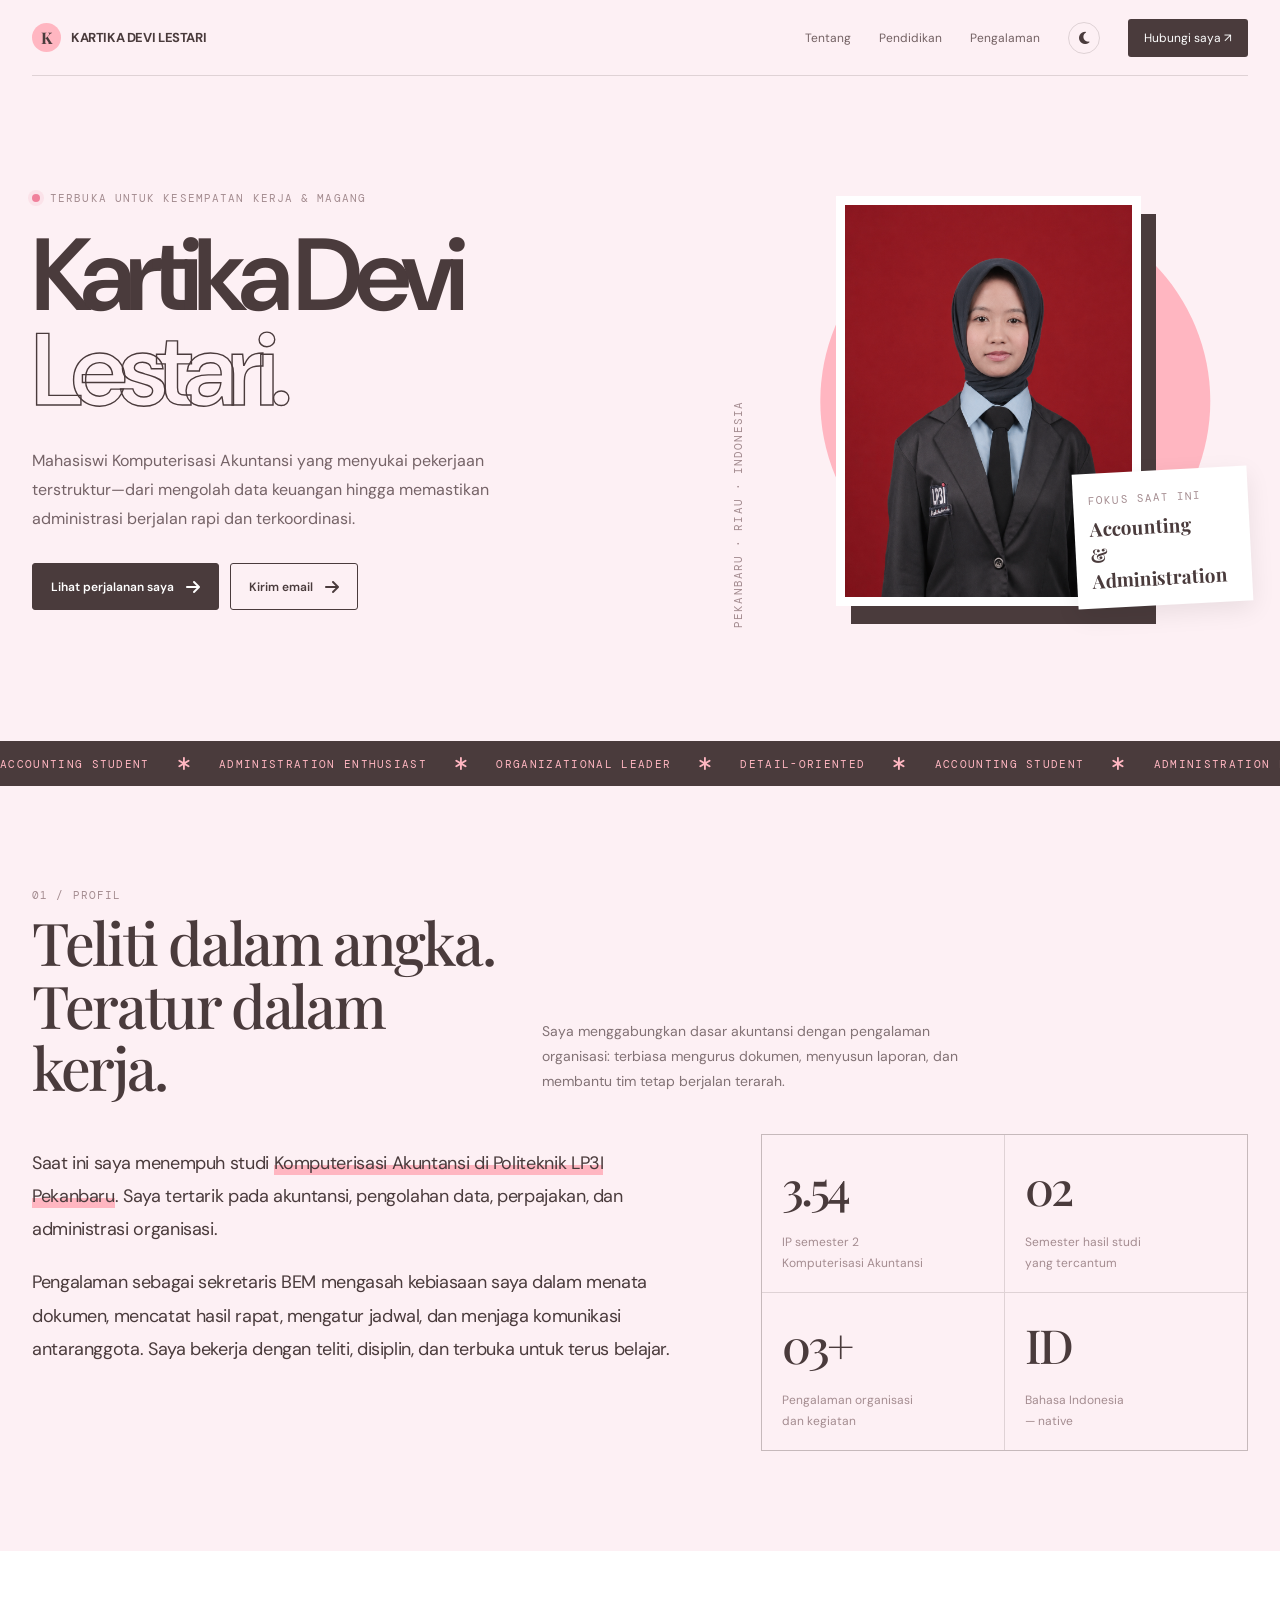
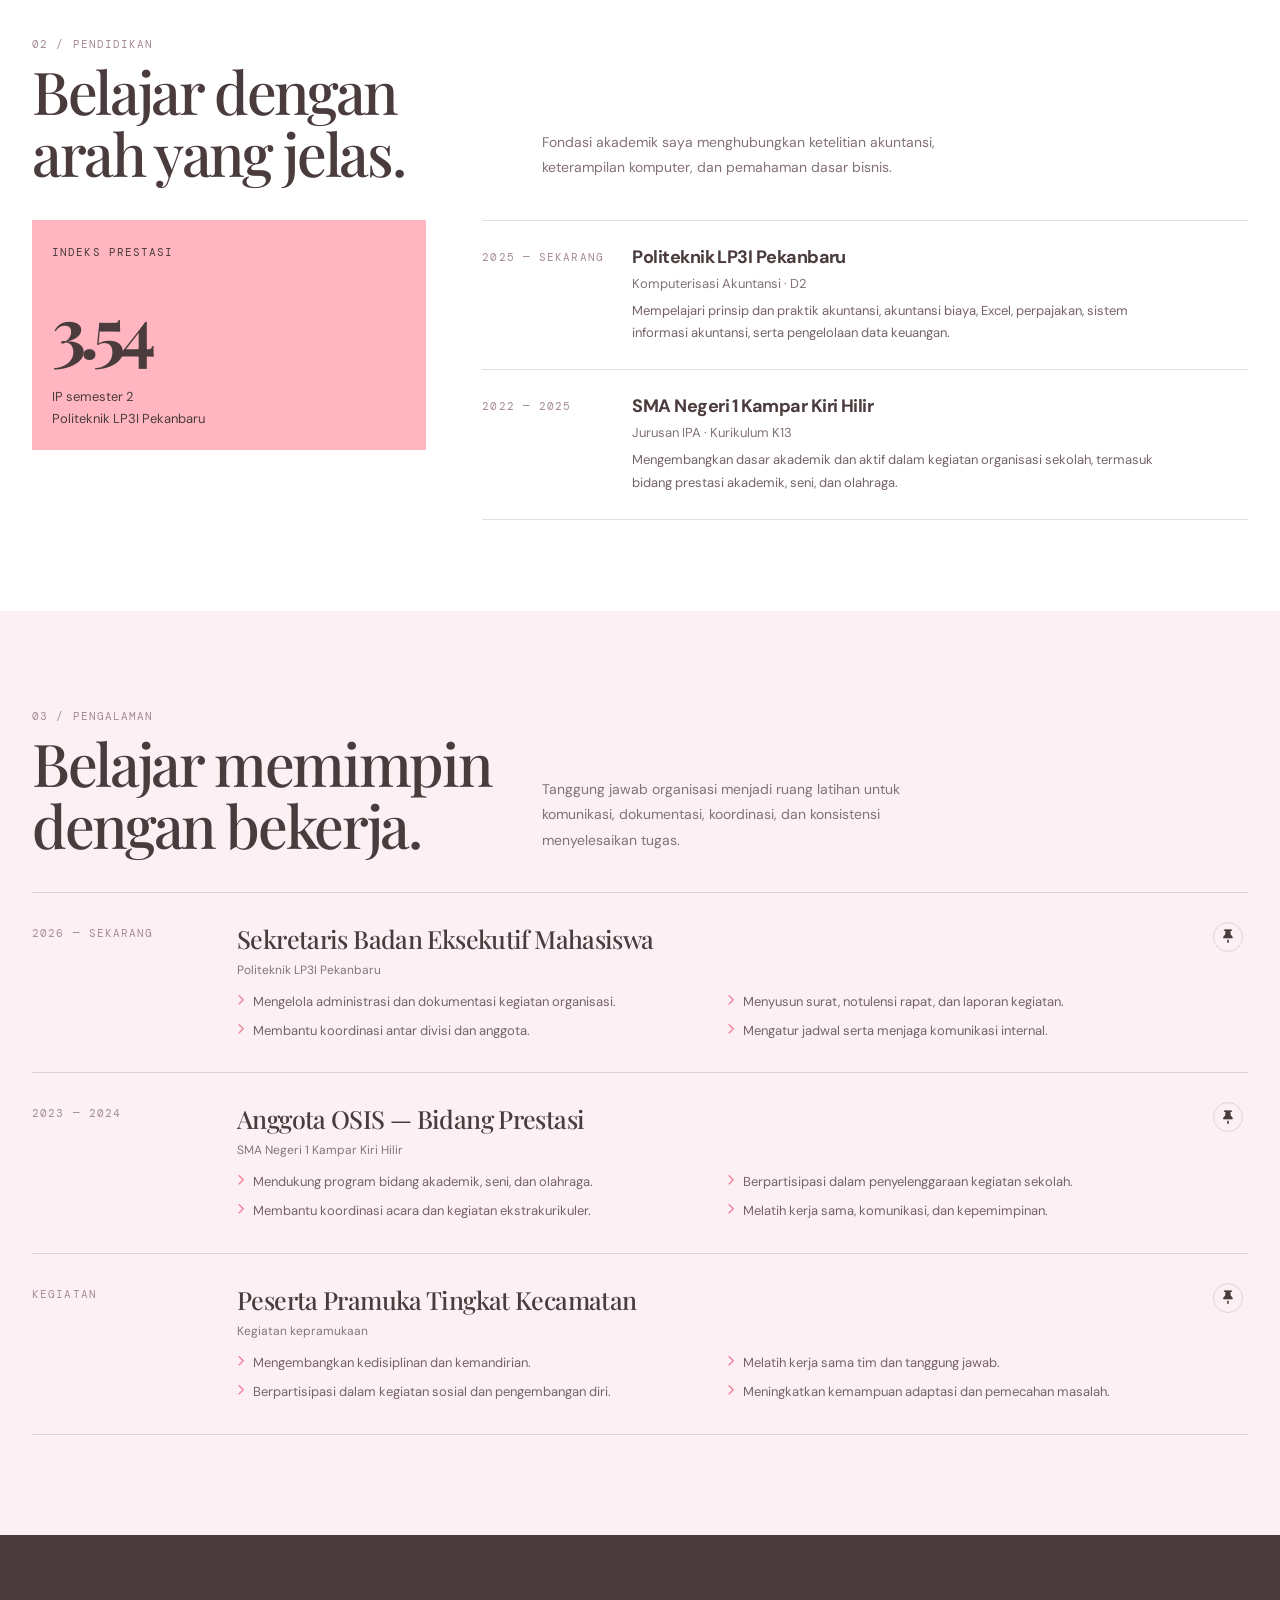
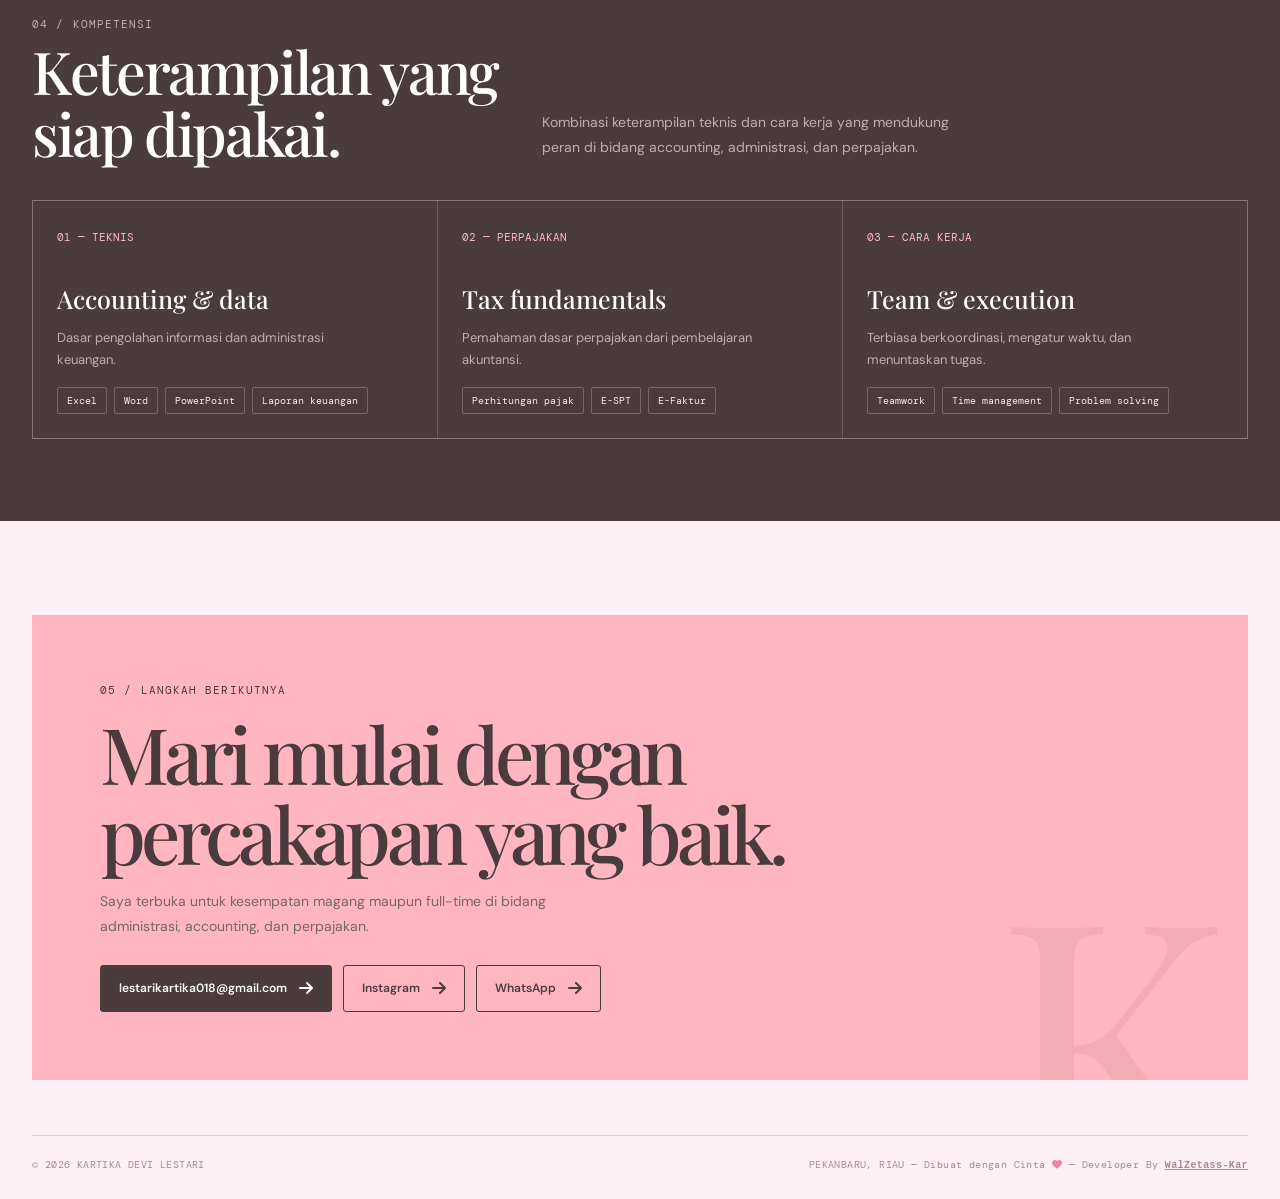
==== commit d2e0e1dd: "Update footer with love icon and developer credits" ====
--- a/index.html
+++ b/index.html
@@ -1222,7 +1222,7 @@
 
   <footer class="wrap footer">
     <span>© <span id="year"></span> KARTIKA DEVI LESTARI</span>
-    <span>PEKANBARU, RIAU · DIBUAT DENGAN TELITI</span>
+    <span>PEKANBARU, RIAU — Dibuat dengan Cinta <i class="fa-solid fa-heart" style="color: #f0809b;"></i> — Developer By <a href="https://github.com/WalZetass-kar" target="_blank" rel="noreferrer" style="text-decoration: underline; font-weight: bold; transition: color 0.2s;" onmouseover="this.style.color='var(--lime-dark)'" onmouseout="this.style.color=''">WalZetass-Kar</a></span>
   </footer>
 
   <script>
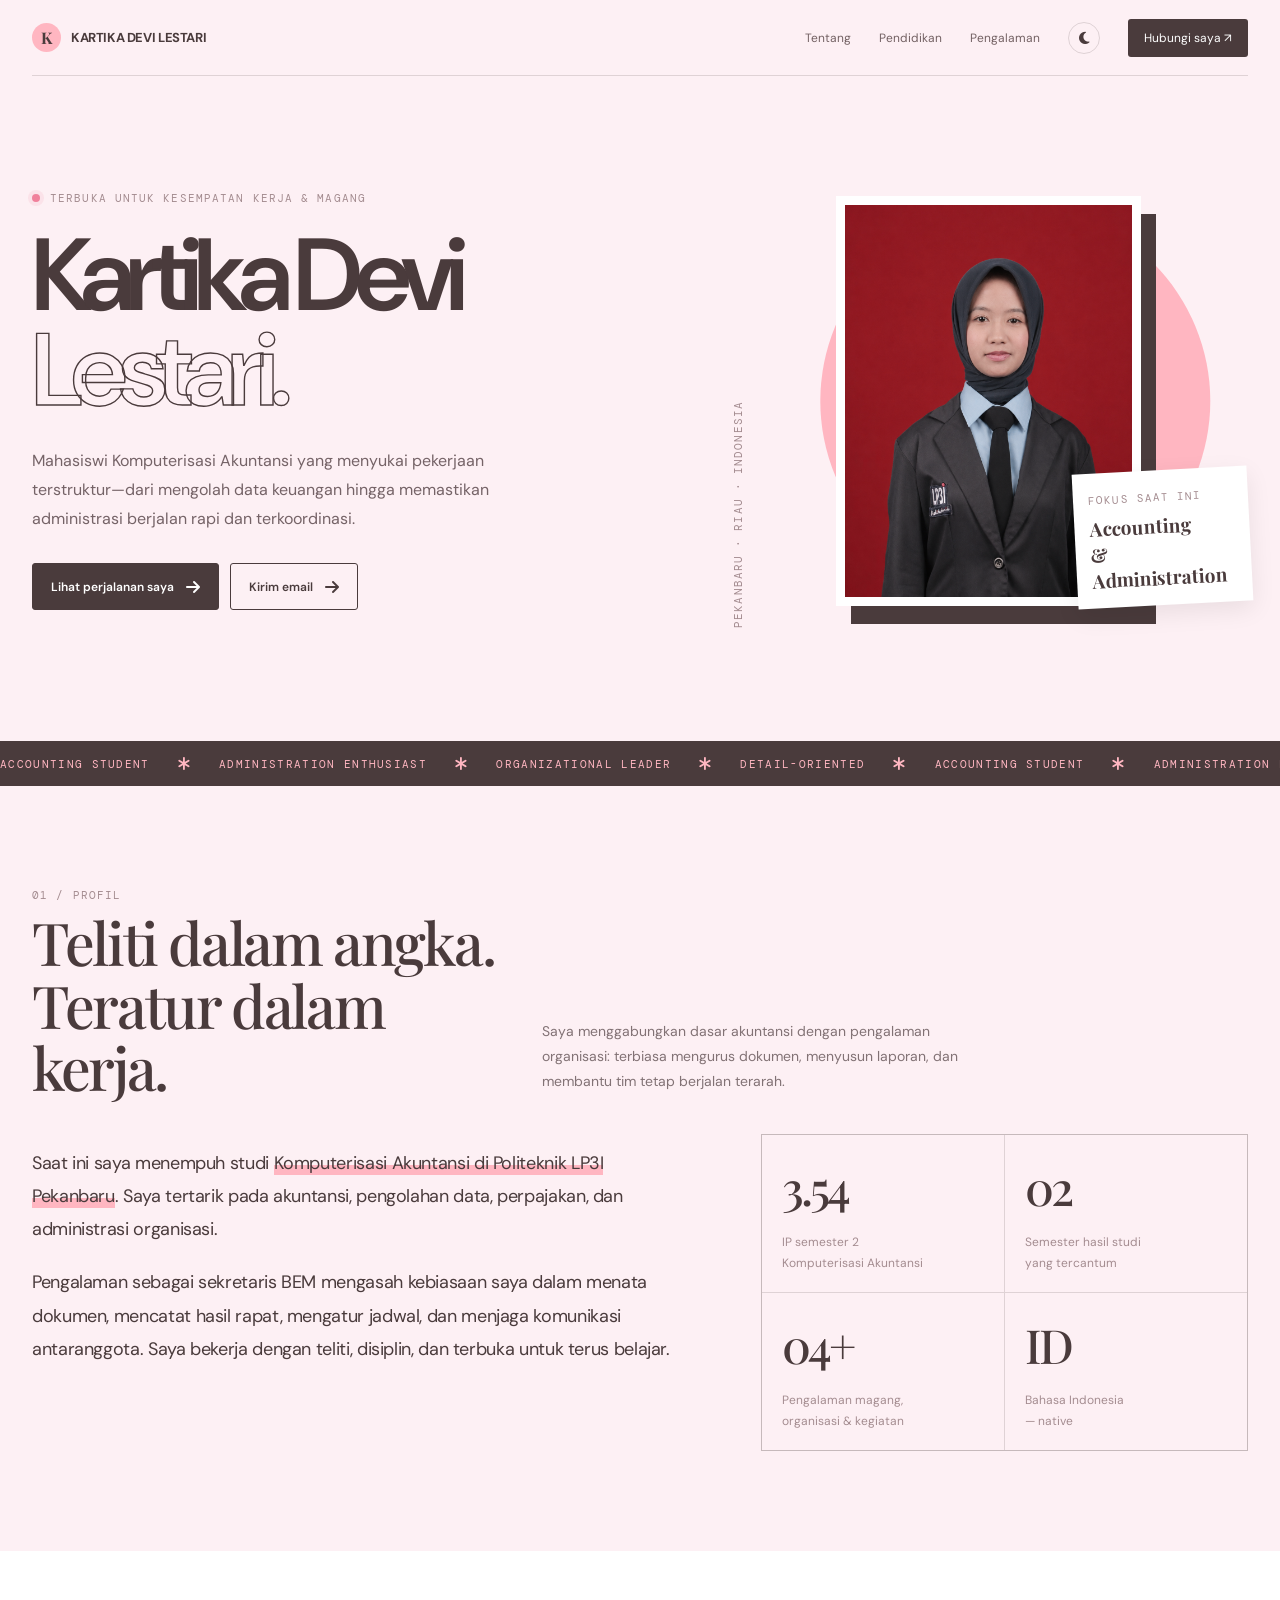
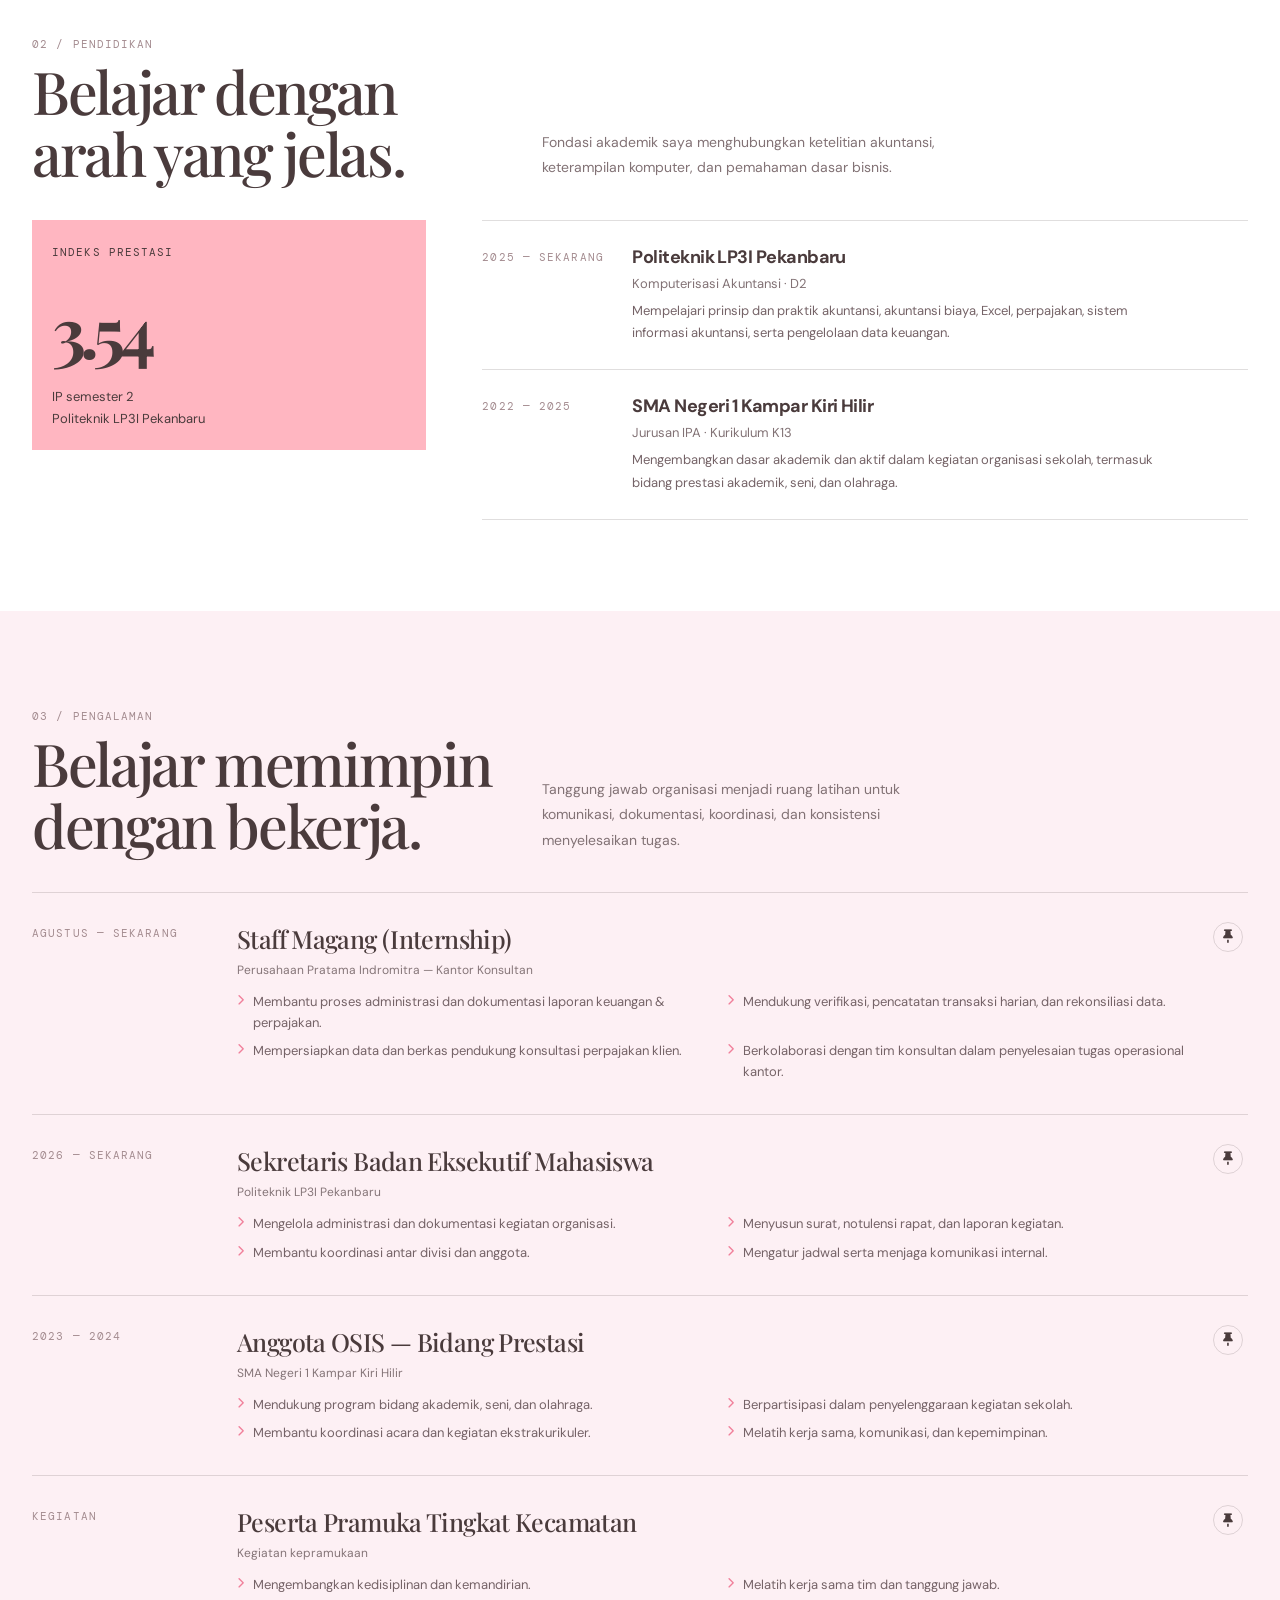
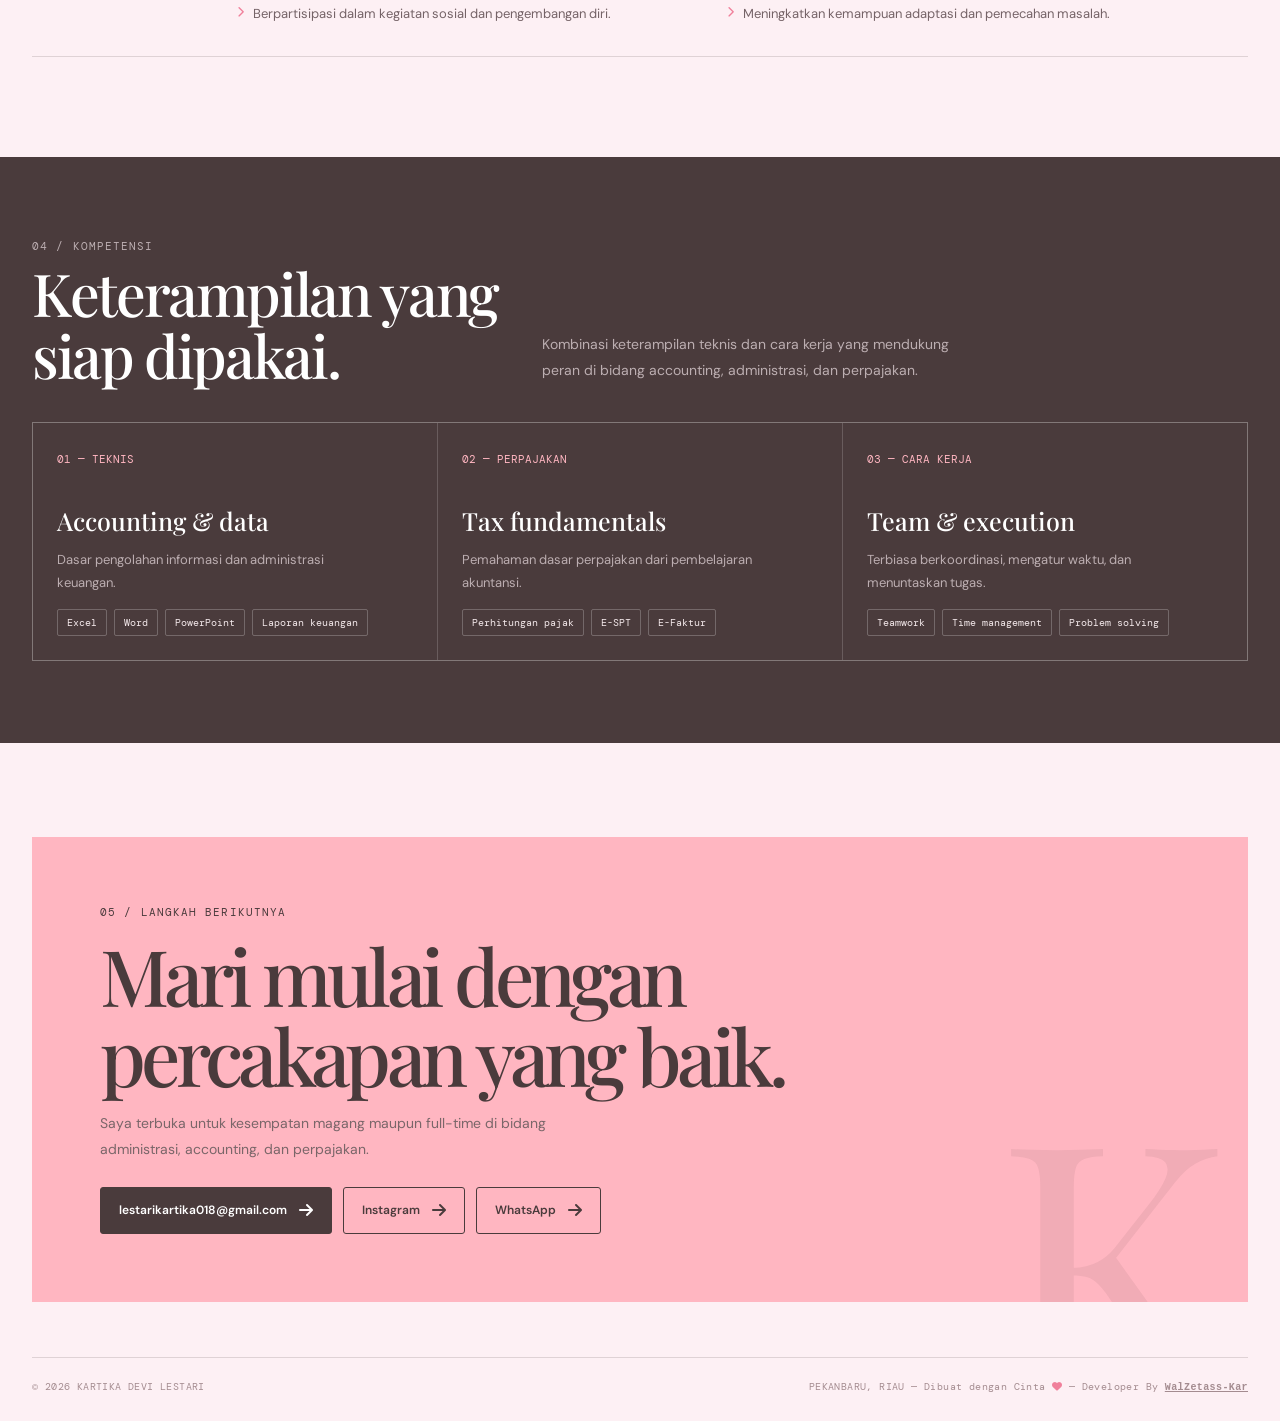
==== commit 1f45549a: "Tambah pengalaman magang di Perusahaan Pratama Indromitra kantor konsultan" ====
--- a/index.html
+++ b/index.html
@@ -1,4 +1,4 @@
-﻿<!doctype html>
+<!doctype html>
 <html lang="id">
 
 <head>
@@ -1023,8 +1023,8 @@
             <span>Semester hasil studi<br>yang tercantum</span>
           </div>
           <div class="stat">
-            <strong>03+</strong>
-            <span>Pengalaman organisasi<br>dan kegiatan</span>
+            <strong>04+</strong>
+            <span>Pengalaman magang,<br>organisasi & kegiatan</span>
           </div>
           <div class="stat">
             <strong>ID</strong>
@@ -1099,6 +1099,21 @@
 
       <div class="timeline">
         <article class="timeline-item reveal">
+          <div class="timeline-date mono">AGUSTUS — SEKARANG</div>
+          <div class="timeline-content">
+            <h3>Staff Magang (Internship)</h3>
+            <p class="timeline-place">Perusahaan Pratama Indromitra — Kantor Konsultan</p>
+            <ul>
+              <li>Membantu proses administrasi dan dokumentasi laporan keuangan & perpajakan.</li>
+              <li>Mendukung verifikasi, pencatatan transaksi harian, dan rekonsiliasi data.</li>
+              <li>Mempersiapkan data dan berkas pendukung konsultasi perpajakan klien.</li>
+              <li>Berkolaborasi dengan tim konsultan dalam penyelesaian tugas operasional kantor.</li>
+            </ul>
+          </div>
+          <span class="timeline-mark" aria-hidden="true"><i class="fa-solid fa-thumbtack"></i></span>
+        </article>
+
+        <article class="timeline-item reveal">
           <div class="timeline-date mono">2026 — SEKARANG</div>
           <div class="timeline-content">
             <h3>Sekretaris Badan Eksekutif Mahasiswa</h3>
